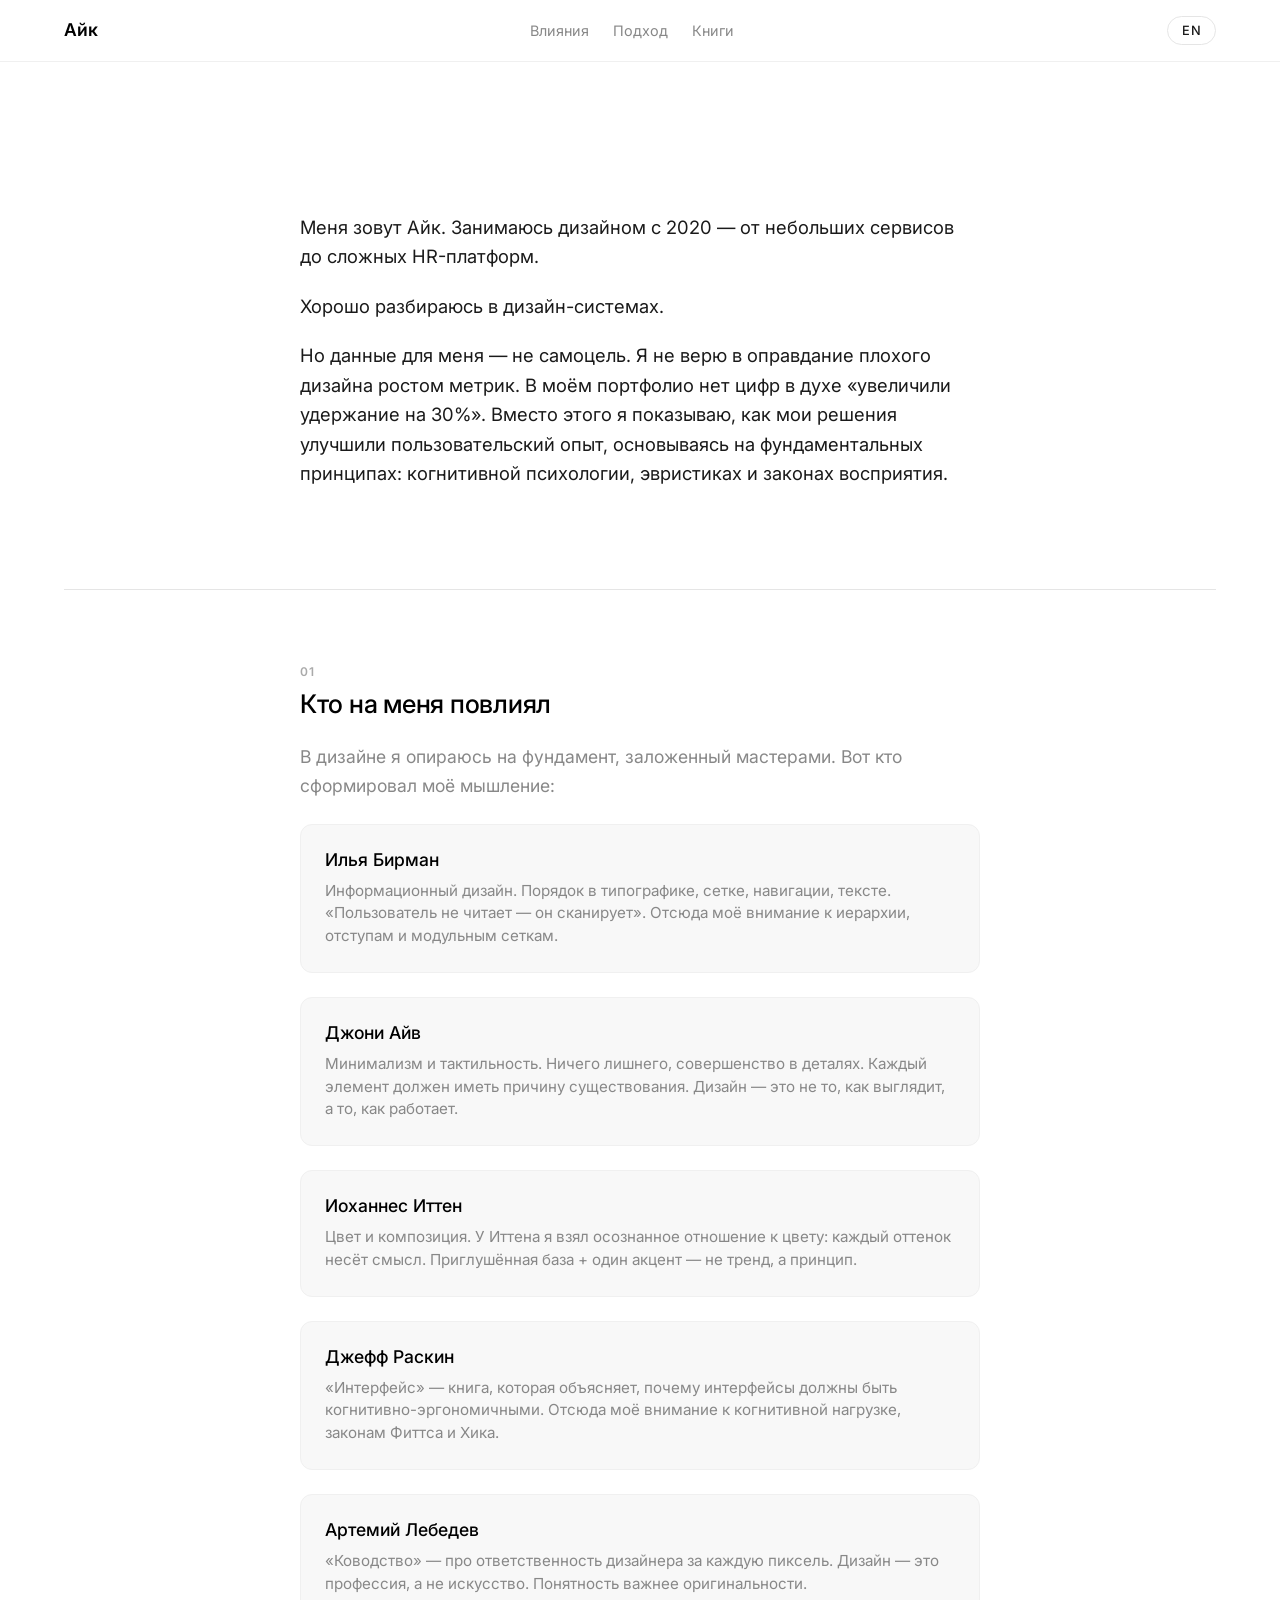
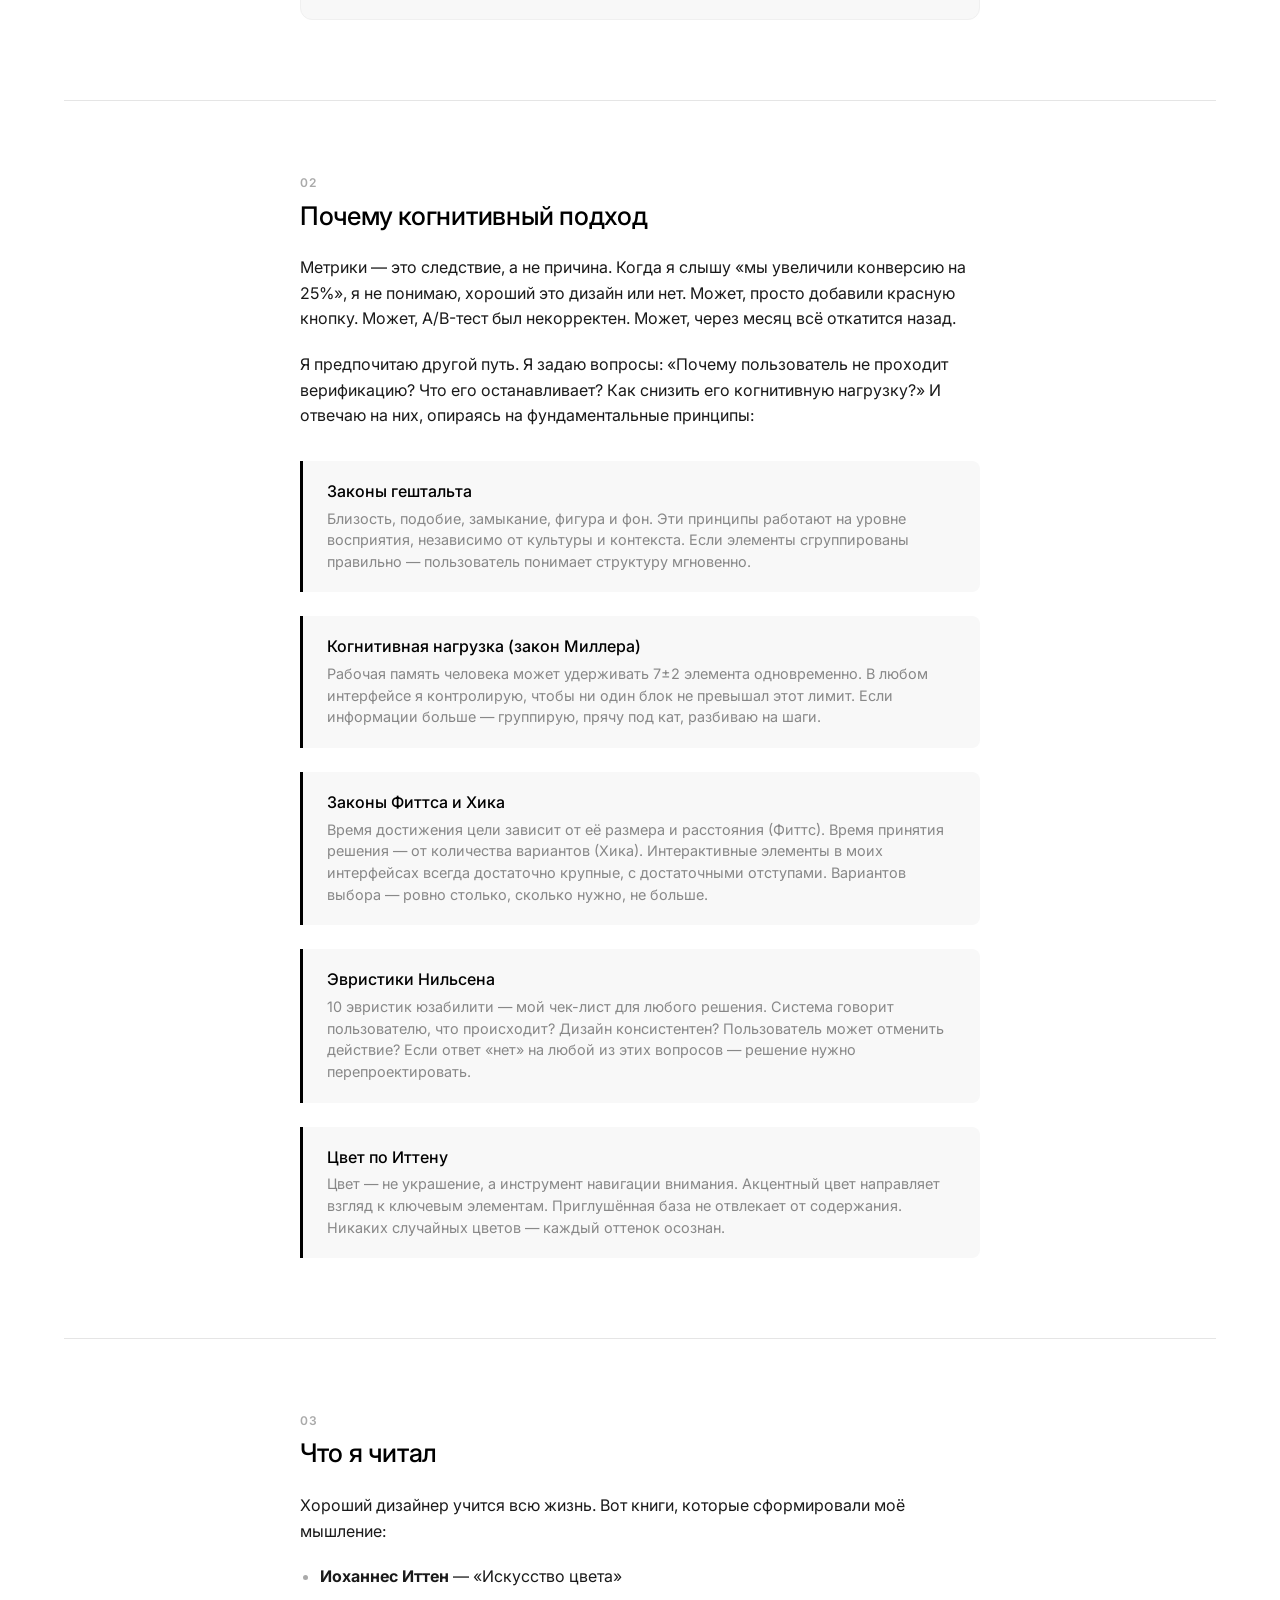
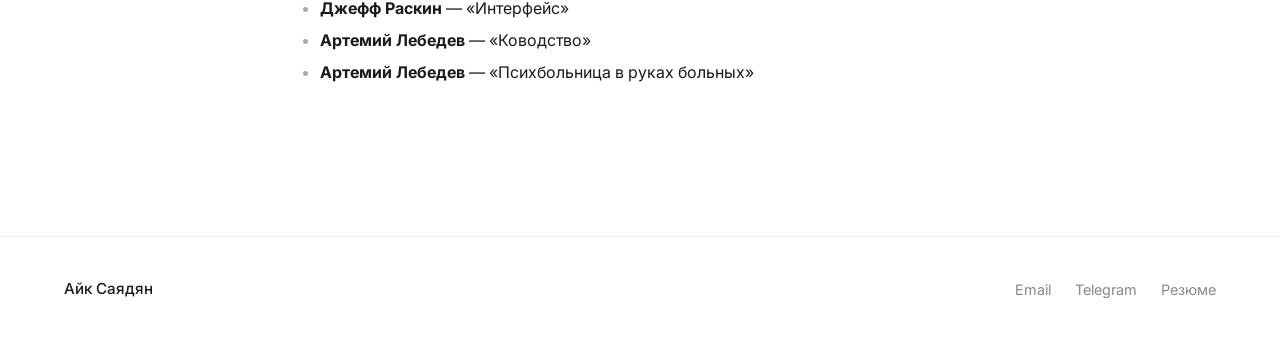
==== about.html @ 1d836001 "Initial commit — portfolio site" ====
<!DOCTYPE html>
<html lang="ru">
<head>
  <meta charset="UTF-8">
  <meta name="viewport" content="width=device-width, initial-scale=1.0">
  <title>Об авторе | Айк Саядян</title>
  <meta name="description" content="О моём подходе к дизайну: когнитивная психология, информационный дизайн Бирмана, минимализм Айва. Почему метрики — не главное.">
  <link rel="icon" type="image/svg+xml" href="favicon.svg">
  <link rel="preconnect" href="https://fonts.googleapis.com">
  <link rel="preconnect" href="https://fonts.gstatic.com" crossorigin>
  <link href="https://fonts.googleapis.com/css2?family=Inter:wght@400;500;600;700&display=swap" rel="stylesheet">
  <link rel="stylesheet" href="styles.css">
  <link rel="stylesheet" href="case-study.css">
  <style>
    /* About page: nav starts blurred (no full-viewport hero) */
    .nav { background: rgba(255,255,255,0.85); backdrop-filter: blur(12px); -webkit-backdrop-filter: blur(12px); }
  </style>
</head>
<body>

  <nav class="nav nav-scrolled" id="nav">
    <div class="nav-inner container" style="max-width: 1200px;">
      <a href="index.html#hero" class="nav-logo">Айк</a>
      <div class="nav-links">
        <a href="#influences">Влияния</a>
        <a href="#approach">Подход</a>
        <a href="#books">Книги</a>
      </div>
      <button class="lang-toggle" id="lang-toggle">EN</button>
    </div>
  </nav>

  <main>
    <div class="container" style="padding-top: 100px;">
      <nav class="case-nav reveal">
        <a href="index.html" class="back-link">← Назад на главную</a>
      </nav>

      <section class="content-section" aria-label="Введение">
        <div class="container container--narrow" style="padding: 0;">
          <p class="about-intro">
            Меня зовут Айк. Занимаюсь дизайном с 2020 — от небольших сервисов
            до сложных HR-платформ.
          </p>
          <p class="about-intro">
            Хорошо разбираюсь в дизайн-системах.
          </p>
          <p class="about-intro">
            Но данные для меня — не самоцель. Я не верю в оправдание плохого дизайна ростом
            метрик. В моём портфолио нет цифр в духе «увеличили удержание на 30%». Вместо
            этого я показываю, как мои решения улучшили пользовательский опыт, основываясь
            на фундаментальных принципах: когнитивной психологии, эвристиках и законах
            восприятия.
          </p>
        </div>
      </section>

      <section class="content-section section--divider" id="influences" aria-label="Кто на меня повлиял">
        <div class="container container--narrow" style="padding: 0;">
          <span class="content-section__number">01</span>
          <h2 class="content-section__title">Кто на меня повлиял</h2>
          <p style="color: var(--color-text-secondary); margin-bottom: 24px;">
            В дизайне я опираюсь на фундамент, заложенный мастерами. Вот кто сформировал моё мышление:
          </p>

          <div class="influence-list">
            <div class="influence-card">
              <h3 class="influence-card__name">Илья Бирман</h3>
              <p class="influence-card__desc">
                Информационный дизайн. Порядок в типографике, сетке, навигации, тексте.
                «Пользователь не читает — он сканирует». Отсюда моё внимание к иерархии,
                отступам и модульным сеткам.
              </p>
            </div>

            <div class="influence-card">
              <h3 class="influence-card__name">Джони Айв</h3>
              <p class="influence-card__desc">
                Минимализм и тактильность. Ничего лишнего, совершенство в деталях.
                Каждый элемент должен иметь причину существования. Дизайн — это не то,
                как выглядит, а то, как работает.
              </p>
            </div>

            <div class="influence-card">
              <h3 class="influence-card__name">Иоханнес Иттен</h3>
              <p class="influence-card__desc">
                Цвет и композиция. У Иттена я взял осознанное отношение к цвету:
                каждый оттенок несёт смысл. Приглушённая база + один акцент —
                не тренд, а принцип.
              </p>
            </div>

            <div class="influence-card">
              <h3 class="influence-card__name">Джефф Раскин</h3>
              <p class="influence-card__desc">
                «Интерфейс» — книга, которая объясняет, почему интерфейсы должны быть
                когнитивно-эргономичными. Отсюда моё внимание к когнитивной нагрузке,
                законам Фиттса и Хика.
              </p>
            </div>

            <div class="influence-card">
              <h3 class="influence-card__name">Артемий Лебедев</h3>
              <p class="influence-card__desc">
                «Ководство» — про ответственность дизайнера за каждую пиксель.
                Дизайн — это профессия, а не искусство. Понятность важнее оригинальности.
              </p>
            </div>
          </div>
        </div>
      </section>

      <section class="content-section section--divider" id="approach" aria-label="Мой подход">
        <div class="container container--narrow" style="padding: 0;">
          <span class="content-section__number">02</span>
          <h2 class="content-section__title">Почему когнитивный подход</h2>
          <div class="content-section__body">
            <p>
              Метрики — это следствие, а не причина. Когда я слышу «мы увеличили конверсию
              на 25%», я не понимаю, хороший это дизайн или нет. Может, просто добавили
              красную кнопку. Может, A/B-тест был некорректен. Может, через месяц всё
              откатится назад.
            </p>
            <p>
              Я предпочитаю другой путь. Я задаю вопросы: «Почему пользователь не проходит
              верификацию? Что его останавливает? Как снизить его когнитивную нагрузку?»
              И отвечаю на них, опираясь на фундаментальные принципы:
            </p>
          </div>

          <div class="principle-list">
            <div class="principle-list__item">
              <h3 class="principle-list__item-title">Законы гештальта</h3>
              <p class="principle-list__item-text">
                Близость, подобие, замыкание, фигура и фон. Эти принципы работают на уровне
                восприятия, независимо от культуры и контекста. Если элементы сгруппированы
                правильно — пользователь понимает структуру мгновенно.
              </p>
            </div>

            <div class="principle-list__item">
              <h3 class="principle-list__item-title">Когнитивная нагрузка (закон Миллера)</h3>
              <p class="principle-list__item-text">
                Рабочая память человека может удерживать 7±2 элемента одновременно.
                В любом интерфейсе я контролирую, чтобы ни один блок не превышал этот лимит.
                Если информации больше — группирую, прячу под кат, разбиваю на шаги.
              </p>
            </div>

            <div class="principle-list__item">
              <h3 class="principle-list__item-title">Законы Фиттса и Хика</h3>
              <p class="principle-list__item-text">
                Время достижения цели зависит от её размера и расстояния (Фиттс). Время
                принятия решения — от количества вариантов (Хика). Интерактивные элементы
                в моих интерфейсах всегда достаточно крупные, с достаточными отступами.
                Вариантов выбора — ровно столько, сколько нужно, не больше.
              </p>
            </div>

            <div class="principle-list__item">
              <h3 class="principle-list__item-title">Эвристики Нильсена</h3>
              <p class="principle-list__item-text">
                10 эвристик юзабилити — мой чек-лист для любого решения. Система говорит
                пользователю, что происходит? Дизайн консистентен? Пользователь может
                отменить действие? Если ответ «нет» на любой из этих вопросов — решение
                нужно перепроектировать.
              </p>
            </div>

            <div class="principle-list__item">
              <h3 class="principle-list__item-title">Цвет по Иттену</h3>
              <p class="principle-list__item-text">
                Цвет — не украшение, а инструмент навигации внимания. Акцентный цвет
                направляет взгляд к ключевым элементам. Приглушённая база не отвлекает
                от содержания. Никаких случайных цветов — каждый оттенок осознан.
              </p>
            </div>
          </div>
        </div>
      </section>

      <section class="content-section section--divider" id="books" aria-label="Книги">
        <div class="container container--narrow" style="padding: 0;">
          <span class="content-section__number">03</span>
          <h2 class="content-section__title">Что я читал</h2>
          <div class="content-section__body">
            <p>Хороший дизайнер учится всю жизнь. Вот книги, которые сформировали моё мышление:</p>
            <ul>
              <li><strong>Иоханнес Иттен</strong> — «Искусство цвета»</li>
              <li><strong>Джефф Раскин</strong> — «Интерфейс»</li>
              <li><strong>Артемий Лебедев</strong> — «Ководство»</li>
              <li><strong>Артемий Лебедев</strong> — «Психбольница в руках больных»</li>
            </ul>
          </div>
        </div>
      </section>

    </div>
  </main>

  <footer class="footer" role="contentinfo">
    <div class="container">
      <div class="footer__inner">
        <p class="footer__name">Айк Саядян</p>
        <nav class="footer__links" aria-label="Контакты">
          <a href="mailto:aik.saiadian@gmail.com" class="footer__link">Email</a>
          <a href="https://t.me/aik_eto" class="footer__link" target="_blank" rel="noopener">Telegram</a>
          <a href="resume.pdf" class="footer__link" download>Резюме</a>
        </nav>
      </div>
    </div>
  </footer>

  <script src="js/l10n.js"></script>
  <script src="js/l10n-case-studies.js"></script>
  <script src="js/main.js"></script>
</body>
</html>
---- styles.css ----
/* ============================================
   Portfolio — Design System
   Apple-like Monochrome | Interface Designer
   ============================================ */

/* --- Custom Properties --- */
:root {
  --color-bg: #ffffff;
  --color-text: #1a1a1a;
  --color-text-secondary: #888888;
  --color-text-muted: #aaaaaa;
  --color-border: #e5e5e5;
  --color-border-light: #f0f0f0;
  --color-card-bg: #f8f8f8;
  --color-card-hover: #f0f0f0;
  --color-overlay: rgba(0, 0, 0, 0.03);
  --color-white: #ffffff;
  --color-black: #000000;

  --font-primary: 'Inter', -apple-system, BlinkMacSystemFont, 'Segoe UI', Roboto, Helvetica, Arial, sans-serif;

  --max-width: 1200px;
  --content-width: 720px;
  --bento-gap: 16px;
  --section-gap: 100px;
  --nav-height: 64px;

  --radius-sm: 8px;
  --radius-md: 12px;
  --radius-lg: 16px;
  --radius-xl: 24px;

  --transition-fast: 0.2s ease;
  --transition-med: 0.4s ease;
  --transition-slow: 0.6s cubic-bezier(0.25, 0.1, 0.25, 1);
}

/* --- Reset --- */
*,
*::before,
*::after {
  margin: 0;
  padding: 0;
  box-sizing: border-box;
}

html {
  scroll-behavior: smooth;
  -webkit-font-smoothing: antialiased;
  -moz-osx-font-smoothing: grayscale;
}

body {
  font-family: var(--font-primary);
  font-size: 1.1rem;
  line-height: 1.6;
  color: var(--color-text);
  background-color: var(--color-bg);
  overflow-x: hidden;
}

img {
  max-width: 100%;
  height: auto;
  display: block;
}

a {
  color: inherit;
  text-decoration: none;
}

ul {
  list-style: none;
}

/* --- Typography --- */
h1 {
  font-size: clamp(2.5rem, 5vw, 4.5rem);
  font-weight: 600;
  line-height: 1.1;
  letter-spacing: -0.02em;
  color: var(--color-black);
}

h2 {
  font-size: clamp(1.5rem, 3vw, 2rem);
  font-weight: 500;
  line-height: 1.2;
  letter-spacing: -0.01em;
  color: var(--color-black);
}

h3 {
  font-size: 1.2rem;
  font-weight: 500;
  line-height: 1.3;
  color: var(--color-black);
}

p {
  color: var(--color-text);
  line-height: 1.6;
}

.subtitle {
  font-size: 1.15rem;
  color: var(--color-text-secondary);
  line-height: 1.5;
}

.meta-text {
  font-size: 0.9rem;
  color: var(--color-text-muted);
  letter-spacing: 0.02em;
}

/* --- Layout Utilities --- */
.container {
  max-width: var(--max-width);
  margin: 0 auto;
  padding: 0 24px;
}

.section {
  padding: var(--section-gap) 0;
}

.section-header {
  margin-bottom: 48px;
  text-align: left;
}

.section-header h2 {
  margin-bottom: 12px;
}

.section-header p {
  color: var(--color-text-secondary);
  max-width: 500px;
}

/* --- Bento Grid --- */
.bento-grid {
  display: grid;
  gap: var(--bento-gap);
}

.bento-grid-2 {
  grid-template-columns: 2fr 1fr;
}

.bento-grid-3 {
  grid-template-columns: 1fr 1fr 1fr;
}

.bento-item {
  border-radius: var(--radius-lg);
  overflow: hidden;
  background: var(--color-card-bg);
  padding: 32px;
  transition: background var(--transition-fast);
}

.bento-item:hover {
  background: var(--color-card-hover);
}

.bento-item-large {
  grid-row: span 2;
}

.bento-item-tall {
  grid-row: span 2;
}

.bento-item-wide {
  grid-column: span 2;
}

.bento-item-hero {
  padding: 48px;
  display: flex;
  flex-direction: column;
  justify-content: center;
}

/* --- Reveal Animations (CSS) --- */
.reveal {
  opacity: 0;
  transform: translateY(30px);
  transition: opacity 0.6s cubic-bezier(0.25, 0.1, 0.25, 1),
              transform 0.6s cubic-bezier(0.25, 0.1, 0.25, 1);
}

.reveal.visible {
  opacity: 1;
  transform: translateY(0);
}

.reveal-delay-1 { transition-delay: 0.1s; }
.reveal-delay-2 { transition-delay: 0.2s; }
.reveal-delay-3 { transition-delay: 0.3s; }
.reveal-delay-4 { transition-delay: 0.4s; }
.reveal-delay-5 { transition-delay: 0.5s; }

.stagger-children > * {
  opacity: 0;
  transform: translateY(20px);
  transition: opacity 0.5s ease, transform 0.5s ease;
}

.stagger-children.visible > *:nth-child(1) { transition-delay: 0.0s; opacity: 1; transform: translateY(0); }
.stagger-children.visible > *:nth-child(2) { transition-delay: 0.08s; opacity: 1; transform: translateY(0); }
.stagger-children.visible > *:nth-child(3) { transition-delay: 0.16s; opacity: 1; transform: translateY(0); }
.stagger-children.visible > *:nth-child(4) { transition-delay: 0.24s; opacity: 1; transform: translateY(0); }
.stagger-children.visible > *:nth-child(5) { transition-delay: 0.32s; opacity: 1; transform: translateY(0); }
.stagger-children.visible > *:nth-child(6) { transition-delay: 0.40s; opacity: 1; transform: translateY(0); }
.stagger-children.visible > *:nth-child(7) { transition-delay: 0.48s; opacity: 1; transform: translateY(0); }
.stagger-children.visible > *:nth-child(8) { transition-delay: 0.56s; opacity: 1; transform: translateY(0); }
.stagger-children.visible > *:nth-child(9) { transition-delay: 0.64s; opacity: 1; transform: translateY(0); }
.stagger-children.visible > *:nth-child(10) { transition-delay: 0.72s; opacity: 1; transform: translateY(0); }
.stagger-children.visible > *:nth-child(11) { transition-delay: 0.80s; opacity: 1; transform: translateY(0); }
.stagger-children.visible > *:nth-child(12) { transition-delay: 0.88s; opacity: 1; transform: translateY(0); }

/* --- Keyframes --- */
@keyframes fadeInUp {
  from {
    opacity: 0;
    transform: translateY(30px);
  }
  to {
    opacity: 1;
    transform: translateY(0);
  }
}

@keyframes scaleIn {
  from {
    opacity: 0;
    transform: scale(0.95);
  }
  to {
    opacity: 1;
    transform: scale(1);
  }
}

@keyframes slideIn {
  from {
    opacity: 0;
    transform: translateX(-20px);
  }
  to {
    opacity: 1;
    transform: translateX(0);
  }
}



/* --- Page Transition Overlay --- */
.page-transition-overlay {
  position: fixed;
  top: 0;
  left: 0;
  width: 100%;
  height: 100%;
  background: var(--color-bg);
  z-index: 9999;
  pointer-events: none;
  opacity: 0;
}

/* --- Responsive --- */
@media (max-width: 768px) {
  :root {
    --section-gap: 60px;
    --bento-gap: 12px;
  }

  .bento-grid-2 {
    grid-template-columns: 1fr;
  }

  .bento-grid-3 {
    grid-template-columns: 1fr;
  }

  .bento-item-large,
  .bento-item-tall {
    grid-row: span 1;
  }

  .bento-item-hero {
    padding: 32px 24px;
  }

  .container {
    padding: 0 20px;
  }

  h1 {
    font-size: clamp(2rem, 8vw, 2.8rem);
  }

  .subtitle {
    font-size: 1rem;
  }

  .section {
    padding: 50px 0;
  }
}

@media (max-width: 480px) {
  :root {
    --section-gap: 40px;
  }

  .container {
    padding: 0 16px;
  }

  h1 {
    font-size: clamp(1.6rem, 7vw, 2.2rem);
  }

  h2 {
    font-size: 1.3rem;
  }

  body {
    font-size: 1rem;
  }

  .bento-item {
    padding: 20px;
  }
}

/* --- Selection --- */
::selection {
  background: var(--color-black);
  color: var(--color-white);
}

/* --- Focus --- */
:focus-visible {
  outline: 2px solid var(--color-black);
  outline-offset: 2px;
}

/* --- Navigation --- */
.nav {
  position: fixed;
  top: 0;
  left: 0;
  right: 0;
  z-index: 1000;
  padding: 16px 0;
  background: transparent;
  transition: background var(--transition-med), backdrop-filter var(--transition-med), box-shadow var(--transition-med);
}

.nav.nav-scrolled {
  background: rgba(255, 255, 255, 0.85);
  backdrop-filter: blur(12px);
  -webkit-backdrop-filter: blur(12px);
  box-shadow: 0 1px 0 var(--color-border-light);
}

.nav-inner {
  display: flex;
  align-items: center;
  justify-content: space-between;
  gap: 24px;
}

.nav-logo {
  font-size: 1.1rem;
  font-weight: 600;
  color: var(--color-black);
  letter-spacing: -0.01em;
}

.nav-links {
  display: flex;
  align-items: center;
  gap: 24px;
}

.nav-links a {
  font-size: 0.9rem;
  color: var(--color-text-secondary);
  transition: color var(--transition-fast);
  position: relative;
}

.nav-links a::after {
  content: '';
  position: absolute;
  bottom: -2px;
  left: 0;
  width: 0;
  height: 1px;
  background: var(--color-black);
  transition: width var(--transition-fast);
}

.nav-links a:hover {
  color: var(--color-black);
}

.nav-links a:hover::after {
  width: 100%;
}

/* --- Language Toggle --- */
.lang-toggle {
  display: inline-flex;
  align-items: center;
  justify-content: center;
  padding: 6px 14px;
  border: 1px solid var(--color-border);
  border-radius: 20px;
  background: transparent;
  color: var(--color-text);
  font-family: var(--font-primary);
  font-size: 0.8rem;
  font-weight: 500;
  cursor: pointer;
  transition: all var(--transition-fast);
  letter-spacing: 0.03em;
  min-width: 44px;
}

.lang-toggle:hover {
  border-color: var(--color-black);
  background: var(--color-card-bg);
}

/* --- Hero About Link --- */
.hero-about-btn {
  display: inline-flex;
  align-items: center;
  gap: 6px;
  margin-top: 24px;
  font-size: 0.95rem;
  font-weight: 500;
  color: var(--color-text);
  text-decoration: none;
  transition: color var(--transition-fast);
  width: fit-content;
}

.hero-about-btn:hover {
  color: var(--color-black);
}

/* --- Hero Badge --- */
.hero-badge {
  display: inline-block;
  margin-bottom: 16px;
}

/* --- Bento Avatar --- */
.bento-item-avatar {
  grid-row: span 2;
  padding: 0;
  overflow: hidden;
}

.avatar-img {
  width: 100%;
  height: 100%;
  object-fit: cover;
  display: block;
  border-radius: var(--radius-lg);
}

/* --- Hero Section (full viewport adaptation) --- */
#hero {
  scroll-margin-top: var(--nav-height);
}

.hero {
  min-height: 90vh;
  display: flex;
  align-items: center;
}

/* --- Projects Grid --- */
.projects-grid {
  display: grid;
  grid-template-columns: 1fr;
  gap: 24px;
}

.project-card {
  border-radius: var(--radius-lg);
  overflow: hidden;
  border: 1px solid var(--color-border-light);
  transition: all var(--transition-med);
  background: var(--color-bg);
}

.project-card:hover {
  border-color: var(--color-border);
  box-shadow: 0 8px 30px rgba(0, 0, 0, 0.04);
  transform: translateY(-2px);
}

.project-card .case-link {
  display: block;
  color: inherit;
  text-decoration: none;
}

.project-card-image {
  width: 100%;
  aspect-ratio: 16 / 9;
  overflow: hidden;
  background: var(--color-card-bg);
}

.project-card-image img {
  width: 100%;
  height: 100%;
  object-fit: cover;
  transition: transform 0.5s ease;
}

.project-card:hover .project-card-image img {
  transform: scale(1.03);
}

.project-card-info {
  padding: 24px;
}

.project-card-info h3 {
  margin-bottom: 8px;
}

.project-card-info p {
  font-size: 0.95rem;
  color: var(--color-text-secondary);
  margin-bottom: 16px;
  line-height: 1.5;
}

.project-card-link {
  display: inline-flex;
  align-items: center;
  gap: 6px;
  padding: 8px 20px;
  border: 1px solid var(--color-border-light);
  border-radius: 10px;
  font-size: 0.9rem;
  font-weight: 500;
  color: var(--color-text);
  background: var(--color-card-bg);
  text-decoration: none;
  transition: all var(--transition-fast);
}

.project-card-link:hover {
  border-color: var(--color-black);
  background: var(--color-black);
  color: var(--color-white);
}

/* --- Gallery Subtitle --- */
.gallery-subtitle {
  max-width: 600px;
  margin: 0 0 40px;
  text-align: left;
  font-size: 1rem;
  color: var(--color-text-secondary);
  line-height: 1.5;
}

/* --- Gallery Grid --- */
.gallery-grid {
  display: grid;
  grid-template-columns: 1fr 1fr;
  gap: 20px;
}

.gallery-item {
  border-radius: var(--radius-md);
  overflow: hidden;
  transition: transform var(--transition-med);
}

.gallery-item:hover {
  transform: scale(1.02);
}

.image-wrapper {
  position: relative;
  width: 100%;
  padding-bottom: 75%;
  overflow: hidden;
  background: var(--color-card-bg);
  border-radius: var(--radius-md);
  border: 1px solid var(--color-border-light);
}

.image-wrapper img {
  position: absolute;
  top: 0;
  left: 0;
  width: 100%;
  height: 100%;
  object-fit: cover;
  transition: transform 0.5s ease;
}

.gallery-item:hover .image-wrapper img {
  transform: scale(1.05);
}

/* --- Footer --- */
#contacts {
  padding-bottom: 60px;
}

.footer-divider {
  width: 100%;
  height: 1px;
  background: var(--color-border);
  margin-bottom: 32px;
}

.footer-content {
  display: flex;
  flex-direction: column;
  gap: 24px;
}

.footer-links {
  display: flex;
  gap: 32px;
  flex-wrap: wrap;
}

.footer-link {
  display: inline-flex;
  align-items: center;
  gap: 8px;
  font-size: 0.95rem;
  color: var(--color-text);
  transition: opacity var(--transition-fast);
}

.footer-link:hover {
  opacity: 0.6;
}

.footer-link svg {
  flex-shrink: 0;
}

.footer-copy {
  font-size: 0.85rem;
}

/* --- Print --- */
@media print {
  .nav { display: none; }
  .section {
    padding: 20px 0;
    page-break-inside: avoid;
  }
}

/* --- Responsive for sections --- */
@media (max-width: 768px) {
  .nav-links a:not(:first-child):not(:nth-child(2)) {
    display: none;
  }

  .projects-grid {
    gap: 16px;
  }

  .project-card-info {
    padding: 16px;
  }

  .gallery-grid {
    grid-template-columns: 1fr;
    gap: 16px;
  }

  .footer-links {
    flex-direction: column;
    gap: 16px;
  }

  .hero {
    min-height: auto;
  }
}
---- case-study.css ----
/* ============================================
   Portfolio — Case Study Styles
   ============================================ */

/* --- Case Navigation --- */
.case-nav {
  margin-bottom: 48px;
}

.back-link {
  display: inline-flex;
  align-items: center;
  gap: 6px;
  padding: 8px 20px;
  font-size: 0.9rem;
  color: var(--color-text);
  background: var(--color-card-bg);
  border: 1px solid var(--color-border-light);
  border-radius: 100px;
  text-decoration: none;
  transition: all var(--transition-fast);
}

.back-link:hover {
  background: var(--color-black);
  color: var(--color-white);
  border-color: var(--color-black);
}

/* --- Case Header --- */
.case-header {
  text-align: center;
  margin-bottom: 64px;
  max-width: 720px;
  margin-left: auto;
  margin-right: auto;
}

.case-header h1 {
  margin-bottom: 16px;
}

.case-subtitle {
  font-size: 1.2rem;
  color: var(--color-text-secondary);
  margin-bottom: 24px;
  line-height: 1.5;
}

.case-meta {
  display: flex;
  justify-content: center;
  gap: 32px;
  font-size: 0.9rem;
  color: var(--color-text-muted);
}

.case-meta span {
  font-weight: 500;
}

/* --- Case Content --- */
.case-content {
  max-width: 820px;
  margin: 0 auto;
}

.case-content section {
  margin-bottom: 64px;
}

.case-content h2 {
  font-size: 1.4rem;
  font-weight: 500;
  margin-bottom: 24px;
}

.case-content p {
  font-size: 1.05rem;
  line-height: 1.7;
  color: var(--color-text);
  margin-bottom: 20px;
}

.case-content ul {
  list-style: disc;
  padding-left: 20px;
  margin-bottom: 20px;
}

.case-content li {
  margin-bottom: 8px;
  font-size: 1rem;
  line-height: 1.5;
  color: var(--color-text);
}

.case-content li::marker {
  color: var(--color-text-muted);
}

/* --- Process Steps --- */
.process-steps {
  display: flex;
  flex-direction: column;
  gap: 0;
  margin-top: 32px;
}

.step {
  display: flex;
  align-items: flex-start;
  gap: 20px;
  padding: 24px 0;
  border-bottom: 1px solid var(--color-border-light);
}

.step:last-child {
  border-bottom: none;
}

.step-number {
  background: var(--color-black);
  color: var(--color-white);
  width: 32px;
  height: 32px;
  border-radius: 50%;
  display: flex;
  align-items: center;
  justify-content: center;
  font-size: 0.85rem;
  font-weight: 500;
  flex-shrink: 0;
}

.step-content {
  flex: 1;
}

.step-content h3 {
  font-size: 1.1rem;
  font-weight: 500;
  margin: 0 0 8px;
  padding-top: 2px;
  line-height: 1.6;
}

.step-content p {
  font-size: 0.95rem;
  color: var(--color-text-secondary);
  line-height: 1.5;
  margin-bottom: 12px;
}

.step-content ul {
  padding-left: 20px;
}

.step-content li {
  font-size: 0.95rem;
  color: var(--color-text-secondary);
  margin-bottom: 6px;
}

/* --- Visual Frames (image + caption) --- */
.visual-frame {
  background: var(--color-card-bg);
  border: 1px solid var(--color-border-light);
  border-radius: var(--radius-md);
  padding: 16px;
  margin-bottom: 28px;
}

.visual-frame:last-child {
  margin-bottom: 0;
}

.shot-block {
  display: grid;
  gap: 16px;
}

.shot-block.fullwidth {
  grid-template-columns: 1fr;
}

.shot-block-row {
  display: grid;
  grid-template-columns: 1fr 1fr;
  gap: 16px;
}

.shot-img {
  width: 100%;
  border-radius: 10px;
  border: 1px solid var(--color-border-light);
  display: block;
  height: auto;
  object-fit: contain;
  object-position: center;
  padding: 10px;
  background: var(--color-card-bg);
}

.shot-img.short {
  max-height: 320px;
}

.shot-copy h3 {
  font-size: 1.05rem;
  margin: 4px 0 8px;
}

.shot-copy p {
  font-size: 0.95rem;
  color: var(--color-text-secondary);
  line-height: 1.45;
}

.visual-riseup .shot-img {
  background: #242424;
}

.visual-sberq .shot-img {
  background: #F7F9FA;
}

.visual-medreach .shot-img {
  background: #1a2a3a;
}

.visual-figma-checklist .shot-img {
  background: #f0f7f0;
}

.visual-specterx .shot-img {
  background: #1a2744;
}

/* --- Metrics --- */
.metrics {
  display: flex;
  gap: 12px;
  margin-top: 24px;
}

.metric {
  text-align: center;
  padding: 16px 20px;
  background: var(--color-card-bg);
  border-radius: var(--radius-sm);
  flex: 1;
}

.metric-value {
  display: block;
  font-size: 1.6rem;
  font-weight: 600;
  color: var(--color-black);
  margin-bottom: 4px;
}

.metric-label {
  font-size: 0.85rem;
  color: var(--color-text-muted);
  line-height: 1.2;
}

/* --- Placeholder images for STAR sections --- */
.shot-img[src*="placeholder"] {
  min-height: 240px;
  background: var(--color-card-bg);
  border: 2px dashed var(--color-border-light);
  border-radius: var(--radius-md);
  display: flex;
  align-items: center;
  justify-content: center;
}

/* --- Image Placeholder (for MedReach style) --- */
.image-placeholder {
  background: var(--color-card-bg);
  border: 1px solid var(--color-border-light);
  border-radius: var(--radius-md);
  padding: 20px;
  margin-top: 16px;
}

.media-grid {
  display: grid;
  grid-template-columns: 1fr;
  gap: 12px;
}

.media-full {
  width: 100%;
  height: auto;
  border-radius: var(--radius-sm);
  display: block;
}

/* --- Case Footer --- */
.case-footer {
  margin-top: 80px;
  padding-bottom: 64px;
  text-align: center;
}

.case-footer .footer-divider {
  width: 100%;
  height: 1px;
  background: var(--color-border);
  margin-bottom: 32px;
}

.case-navigation {
  display: flex;
  justify-content: space-between;
  align-items: center;
  margin-top: 32px;
}

.prev-case,
.next-case {
  font-size: 0.9rem;
  color: var(--color-text-secondary);
  transition: color var(--transition-fast);
}

.prev-case:hover,
.next-case:hover {
  color: var(--color-black);
}

/* --- Responsive --- */
@media (max-width: 768px) {
  .case-header h1 {
    font-size: 2rem;
  }

  .case-subtitle {
    font-size: 1rem;
  }

  .case-meta {
    flex-direction: column;
    gap: 8px;
  }

  .step {
    padding: 16px 0;
  }

  .shot-block-row {
    grid-template-columns: 1fr;
  }

  .shot-img.short {
    max-height: 220px;
  }

  .metrics {
    flex-direction: column;
  }

  .case-navigation {
    flex-direction: column;
    gap: 12px;
  }
}

@media (max-width: 480px) {
  .case-header h1 {
    font-size: 1.6rem;
  }

  .case-content h2 {
    font-size: 1.2rem;
  }

  .case-content p {
    font-size: 1rem;
  }
}

/* --- Print --- */
@media print {
  .case-nav, .case-footer, .nav, .lang-toggle { display: none; }
}

/* ============================================
   MedReach / SberQ / Figma Checklist — Shared Components
   ============================================ */

.leadership-context {
  background: var(--color-card-bg);
  border: 1px solid var(--color-border-light);
  border-radius: var(--radius-md);
  padding: 16px 20px;
  margin-bottom: 24px;
  font-size: 0.9rem;
  color: var(--color-text-secondary);
  line-height: 1.5;
}

.process-artifact {
  margin: 8px 0 8px 52px;
}

.artifact-placeholder {
  background: #1a2a3a;
  border: 1px dashed rgba(255,255,255,0.2);
  border-radius: var(--radius-md);
  padding: 24px;
  text-align: center;
}

.artifact-placeholder h4 {
  font-size: 1rem;
  font-weight: 500;
  color: #fff;
  margin-bottom: 8px;
}

.artifact-placeholder p {
  font-size: 0.9rem;
  color: rgba(255,255,255,0.7);
  line-height: 1.5;
  margin: 0;
}

.ba-column {
  border-radius: var(--radius-md);
  padding: 24px;
}

.ba-before {
  background: #1a2a3a;
  border: 1px solid rgba(255,255,255,0.1);
}

.ba-after {
  background: #1a2a3a;
  border: 1px solid rgba(79, 195, 247, 0.3);
}

.ba-column h4 {
  font-size: 1rem;
  font-weight: 500;
  color: #fff;
  margin-bottom: 8px;
}

.ba-column p {
  font-size: 0.9rem;
  color: rgba(255,255,255,0.7);
  line-height: 1.5;
  margin: 0;
}

.testimonial {
  background: var(--color-card-bg);
  border: 1px solid var(--color-border-light);
  border-left: 3px solid #4fc3f7;
  border-radius: var(--radius-md);
  padding: 24px;
  margin-bottom: 32px;
}

.testimonial blockquote {
  font-size: 1.05rem;
  line-height: 1.6;
  color: var(--color-text);
  font-style: italic;
  margin: 0 0 12px;
}

.testimonial-attribution {
  display: flex;
  flex-direction: column;
  gap: 2px;
}

.testimonial-name {
  font-size: 0.9rem;
  font-weight: 500;
  color: var(--color-text);
}

.testimonial-role {
  font-size: 0.8rem;
  color: var(--color-text-muted);
}

.tools-section {
  margin-bottom: 32px;
}

.tools-section h3 {
  font-size: 1.1rem;
  font-weight: 500;
  margin-bottom: 12px;
}

.tool-item {
  background: var(--color-card-bg);
  border: 1px solid var(--color-border-light);
  border-radius: var(--radius-sm);
  padding: 6px 14px;
  font-size: 0.85rem;
  color: var(--color-text-secondary);
}

@media (max-width: 768px) {
  .process-artifact {
    margin-left: 0;
  }
}

/* ============================================
   RiseUP — New Components
   ============================================ */

/* --- Sticky TOC --- */
.case-toc {
  display: none;
}

.case-content section[id] {
  scroll-margin-top: 80px;
}

@media (min-width: 1024px) {
  .case-toc {
    display: block;
    position: fixed;
    top: 160px;
    left: max(calc((100vw - 820px) / 2 - 220px), 16px);
    width: 180px;
  }

  .case-toc ul {
    list-style: none;
    padding: 0;
    margin: 0;
  }

  .case-toc li {
    margin-bottom: 10px;
  }

  .case-toc a {
    display: block;
    padding: 4px 0 4px 12px;
    font-size: 0.85rem;
    color: var(--color-text-muted);
    text-decoration: none;
    border-left: 2px solid transparent;
    transition: color var(--transition-fast), border-color var(--transition-fast);
    line-height: 1.4;
  }

  .case-toc a:hover {
    color: var(--color-black);
    border-left-color: var(--color-black);
  }
}

/* --- Impact Badge --- */
.impact-badge {
  display: flex;
  align-items: center;
  gap: 16px;
  padding: 20px 24px;
  margin-bottom: 28px;
  border-left: 4px solid var(--color-black);
  background: var(--color-card-bg);
  border-radius: 0 var(--radius-sm) var(--radius-sm) 0;
}

.impact-badge-value {
  font-size: 2rem;
  font-weight: 600;
  color: var(--color-black);
  line-height: 1;
  flex-shrink: 0;
}

.impact-badge-label {
  font-size: 1rem;
  color: var(--color-text-muted);
  line-height: 1.3;
}

/* --- Testimonial --- */
.case-testimonial blockquote {
  margin: 0;
  padding: 24px 28px;
  border-left: 4px solid var(--color-black);
  background: var(--color-card-bg);
  border-radius: 0 var(--radius-sm) var(--radius-sm) 0;
}

.case-testimonial blockquote p {
  font-style: italic;
  font-size: 1.1rem;
  line-height: 1.6;
  color: var(--color-text);
  margin-bottom: 12px;
}

.case-testimonial blockquote footer {
  font-size: 0.9rem;
  color: var(--color-text-muted);
  font-style: normal;
}



/* --- Tools / Skills Tags (about page) --- */
.tools-list {
  display: flex;
  flex-wrap: wrap;
  gap: 10px;
}

.tool-tag {
  display: inline-block;
  padding: 6px 16px;
  font-size: 0.9rem;
  border: 1px solid var(--color-border-light);
  border-radius: 100px;
  background: var(--color-card-bg);
  color: var(--color-text);
  transition: background var(--transition-fast), color var(--transition-fast);
}

.tool-tag:hover {
  background: var(--color-black);
  color: var(--color-white);
  border-color: var(--color-black);
}

/* --- Leadership --- */
.case-meta-leadership {
  display: block;
  width: 100%;
  text-align: center;
  margin-top: 8px;
  font-weight: 500;
  font-size: 0.9rem;
  color: var(--color-text-muted);
}

@media (min-width: 769px) {
  .case-meta-leadership {
    display: inline;
    width: auto;
    margin-top: 0;
  }
}

/* --- Before / After --- */
.before-after {
  margin-top: 32px;
}

.before-after h3 {
  font-size: 1.2rem;
  font-weight: 500;
  margin-bottom: 20px;
}

.before-after-grid {
  display: grid;
  grid-template-columns: 1fr 1fr;
  gap: 16px;
}

.before-after-placeholder {
  min-height: 200px;
  background: var(--color-card-bg);
  border: 2px dashed var(--color-border-light);
  border-radius: var(--radius-md);
  display: flex;
  flex-direction: column;
  align-items: center;
  justify-content: center;
  padding: 24px;
  text-align: center;
}

.before-after-label {
  font-size: 1.1rem;
  font-weight: 600;
  color: var(--color-black);
  margin-bottom: 8px;
}

.before-after-placeholder p {
  font-size: 0.9rem;
  color: var(--color-text-muted);
  margin: 0;
}

@media (max-width: 600px) {
  .before-after-grid {
    grid-template-columns: 1fr;
  }
}

/* --- Accessibility Section --- */
#accessibility {
  border-left: 4px solid var(--color-black);
  padding-left: 24px;
}

/* --- Process Placeholder --- */
.process-placeholder {
  min-height: 180px;
  background: var(--color-card-bg);
  border: 2px dashed var(--color-border-light);
  border-radius: var(--radius-md);
  display: flex;
  align-items: center;
  justify-content: center;
  font-size: 0.95rem;
  color: var(--color-text-muted);
  text-align: center;
  padding: 20px;
}

/* --- Process Artifact --- */
.process-artifact {
  padding: 20px 0;
}

.artifact-placeholder {
  background: #1a2744;
  border-radius: var(--radius-md);
  min-height: 120px;
  display: flex;
  align-items: center;
  justify-content: center;
  font-size: 0.95rem;
  color: #fff;
  text-align: center;
  padding: 32px 20px;
}

/* --- Before/After Cards --- */
.before-after-card {
  background: #1a2744;
  border-radius: var(--radius-md);
  padding: 28px 24px;
}

.before-after-card .before-after-label {
  font-size: 1.05rem;
  font-weight: 600;
  color: #fff;
  margin-bottom: 8px;
}

.before-after-desc {
  font-size: 0.9rem;
  line-height: 1.5;
  color: rgba(255,255,255,0.8);
  margin: 0;
}

@media print {
  .case-toc { display: none; }
}

/* ============================================
   AnimationsAreEasy — Live Cover Preview
   ============================================ */

.anim-cover {
  width: 100%;
  height: 100%;
  position: relative;
  background: #f0f0f5;
  display: flex;
  align-items: center;
  justify-content: center;
  overflow: hidden;
}

.anim-frame {
  position: absolute;
  inset: 0;
  display: flex;
  align-items: center;
  justify-content: center;
  opacity: 0;
  pointer-events: none;
  transition: opacity 0.4s ease;
}

.anim-frame.active {
  opacity: 1;
}

/* --- Card Deck --- */

.anim-deck-card {
  position: absolute;
  width: 56px;
  height: 76px;
  border-radius: 8px;
  display: flex;
  align-items: center;
  justify-content: center;
  font-size: 1.4rem;
  left: 50%;
  margin-left: -28px;
  backface-visibility: hidden;
  top: 30%;
  animation-duration: 10s;
  animation-timing-function: ease-in-out;
  animation-iteration-count: infinite;
}

.anim-frame.active .anim-deck-card {
  animation-play-state: running;
}

.anim-deck-card.card-1 {
  transform: translateY(-30px);
  z-index: 10;
  background: #e8f0fe;
  color: #4361ee;
  border: 2px solid #4361ee;
  animation-name: animCardDeck1;
}

.anim-deck-card.card-2 {
  transform: translateY(-10px);
  z-index: 5;
  background: #fce8e8;
  color: #e63946;
  border: 2px solid #e63946;
  animation-name: animCardDeck2;
}

.anim-deck-card.card-3 {
  transform: translateY(10px);
  z-index: 2;
  background: #e8fce8;
  color: #2d6a4f;
  border: 2px solid #2d6a4f;
  animation-name: animCardDeck3;
}

.anim-deck-card.card-4 {
  transform: translateY(30px);
  z-index: 1;
  background: #fef3e2;
  color: #e07b39;
  border: 2px solid #e07b39;
  animation-name: animCardDeck4;
}

@keyframes animCardDeck1 {
  0%      { transform: translateY(-30px); z-index: 10; }
  14%     { transform: translateY(90px);  z-index: 10; }
  14.01%  { transform: translateY(90px);  z-index: 0; }
  25%     { transform: translateY(30px);  z-index: 0; }
  37%     { transform: translateY(10px);  z-index: 2; }
  50%     { transform: translateY(-10px); z-index: 5; }
  62%     { transform: translateY(-30px); z-index: 10; }
  100%    { transform: translateY(-30px); z-index: 10; }
}

@keyframes animCardDeck2 {
  0%      { transform: translateY(-10px); z-index: 5; }
  12%     { transform: translateY(-30px); z-index: 10; }
  24%     { transform: translateY(90px);  z-index: 10; }
  24.01%  { transform: translateY(90px);  z-index: 0; }
  37%     { transform: translateY(30px);  z-index: 0; }
  50%     { transform: translateY(10px);  z-index: 2; }
  62%     { transform: translateY(-10px); z-index: 5; }
  100%    { transform: translateY(-10px); z-index: 5; }
}

@keyframes animCardDeck3 {
  0%      { transform: translateY(10px);  z-index: 2; }
  12%     { transform: translateY(-10px); z-index: 5; }
  24%     { transform: translateY(-30px); z-index: 10; }
  37%     { transform: translateY(90px);  z-index: 10; }
  37.01%  { transform: translateY(90px);  z-index: 0; }
  50%     { transform: translateY(30px);  z-index: 0; }
  62%     { transform: translateY(10px);  z-index: 2; }
  100%    { transform: translateY(10px);  z-index: 2; }
}

@keyframes animCardDeck4 {
  0%      { transform: translateY(30px);  z-index: 1; }
  12%     { transform: translateY(10px);  z-index: 2; }
  24%     { transform: translateY(-10px); z-index: 5; }
  37%     { transform: translateY(-30px); z-index: 10; }
  50%     { transform: translateY(90px);  z-index: 10; }
  50.01%  { transform: translateY(90px);  z-index: 0; }
  62%     { transform: translateY(30px);  z-index: 0; }
  100%    { transform: translateY(30px);  z-index: 1; }
}

/* --- Floating / Bobbing --- */

.anim-float-object {
  width: 56px;
  height: 56px;
  background: #6c83f5;
  border-radius: 50%;
  display: flex;
  align-items: center;
  justify-content: center;
  font-size: 1.8rem;
  color: white;
  z-index: 2;
  box-shadow: 0 4px 16px rgba(67, 97, 238, 0.3);
}

.anim-float-shadow {
  position: absolute;
  bottom: 22%;
  width: 40px;
  height: 10px;
  background: rgba(0, 0, 0, 0.1);
  border-radius: 50%;
  z-index: 1;
}

.anim-frame.active .anim-float-object {
  animation: animFloat 2.5s ease-in-out infinite;
}

.anim-frame.active .anim-float-shadow {
  animation: animShadowPulse 2.5s ease-in-out infinite;
}

@keyframes animFloat {
  0%, 100% { transform: translateY(0); }
  50% { transform: translateY(-22px); }
}

@keyframes animShadowPulse {
  0%, 100% { transform: scale(1); opacity: 0.3; }
  50% { transform: scale(0.6); opacity: 0.1; }
}

/* --- Shake / Nudge --- */

.anim-shake-box {
  width: 72px;
  height: 72px;
  background: #f0f0f5;
  border: 3px solid #e0e0e0;
  border-radius: 14px;
  display: flex;
  align-items: center;
  justify-content: center;
  font-size: 2.2rem;
  color: #1a1a2e;
}

.anim-frame.active .anim-shake-box {
  animation: animShake 0.6s ease-in-out;
  background-color: #fee2e2;
  border-color: #ef4444;
}

@keyframes animShake {
  0%   { transform: translateX(0); }
  10%  { transform: translateX(-8px); }
  20%  { transform: translateX(8px); }
  30%  { transform: translateX(-6px); }
  40%  { transform: translateX(6px); }
  50%  { transform: translateX(-4px); }
  60%  { transform: translateX(4px); }
  70%  { transform: translateX(-2px); }
  80%  { transform: translateX(2px); }
  90%  { transform: translateX(-1px); }
  100% { transform: translateX(0); }
}

/* --- Loading Spinner --- */

.anim-spinner-ring {
  width: 56px;
  height: 56px;
  border: 5px solid #e0e0e0;
  border-top-color: #4361ee;
  border-radius: 50%;
  position: absolute;
}

.anim-spinner-icon {
  font-size: 1.3rem;
  color: #4361ee;
  z-index: 1;
}

.anim-frame.active .anim-spinner-ring {
  animation: animSpin 1s linear infinite;
}

@keyframes animSpin {
  from { transform: rotate(0deg); }
  to { transform: rotate(360deg); }
}

/* --- Bounce / Elastic --- */

.anim-bounce-ball {
  width: 52px;
  height: 52px;
  background: linear-gradient(135deg, #6c83f5, #4361ee);
  border-radius: 50%;
  display: flex;
  align-items: center;
  justify-content: center;
  font-size: 1.3rem;
  color: white;
  box-shadow: 0 8px 24px rgba(67, 97, 238, 0.4);
  position: absolute;
  bottom: 12%;
}

.anim-frame[data-anim="bounce"] {
  align-items: flex-end;
}

.anim-frame.active .anim-bounce-ball {
  animation: animBounce 2s cubic-bezier(0.28, 0.84, 0.42, 1) infinite;
}

@keyframes animBounce {
  0%   { transform: translateY(0); }
  15%  { transform: translateY(-60px); }
  30%  { transform: translateY(0); }
  40%  { transform: translateY(-30px); }
  50%  { transform: translateY(0); }
  60%  { transform: translateY(-10px); }
  70%  { transform: translateY(0); }
  100% { transform: translateY(0); }
}

/* Reduced motion */
@media (prefers-reduced-motion: reduce) {
  .anim-frame.active .anim-deck-card,
  .anim-frame.active .anim-float-object,
  .anim-frame.active .anim-float-shadow,
  .anim-frame.active .anim-shake-box,
  .anim-frame.active .anim-spinner-ring,
  .anim-frame.active .anim-bounce-ball {
    animation-duration: 0.01ms !important;
    animation-iteration-count: 1 !important;
  }
}

/* ============================================
   About Page — Content Sections
   ============================================ */

.content-section {
  padding: 72px 0;
}

.content-section:first-of-type {
  padding-top: 24px;
}

.content-section__number {
  display: block;
  font-size: 0.75rem;
  font-weight: 600;
  letter-spacing: 0.06em;
  text-transform: uppercase;
  color: var(--color-text-muted);
  margin-bottom: 8px;
}

.content-section__title {
  font-size: 1.6rem;
  font-weight: 500;
  margin-bottom: 24px;
}

.content-section__body p {
  font-size: 1rem;
  line-height: 1.6;
  color: var(--color-text);
  margin-bottom: 20px;
}

.content-section__body ul {
  list-style: disc;
  padding-left: 20px;
  margin-bottom: 20px;
}

.content-section__body li {
  margin-bottom: 8px;
  font-size: 1rem;
  line-height: 1.5;
  color: var(--color-text);
}

.content-section__body li::marker {
  color: var(--color-text-muted);
}

.container--narrow {
  max-width: 680px;
  margin: 0 auto;
}

.section--divider {
  border-top: 1px solid var(--color-border);
  margin-top: 8px;
}

.section--divider:first-of-type {
  border-top: none;
  margin-top: 0;
}

/* --- About Intro --- */
.about-intro {
  font-size: 1.15rem;
  line-height: 1.6;
  color: var(--color-text);
  margin-bottom: 20px;
}

/* --- Influence Cards --- */
.influence-list {
  display: flex;
  flex-direction: column;
  gap: 24px;
}

.influence-card {
  background: var(--color-card-bg);
  border: 1px solid var(--color-border-light);
  border-radius: var(--radius-md);
  padding: 24px;
  transition: border-color var(--transition-fast);
}

.influence-card:hover {
  border-color: var(--color-black);
}

.influence-card__name {
  font-size: 1.1rem;
  font-weight: 500;
  margin-bottom: 8px;
}

.influence-card__desc {
  font-size: 0.95rem;
  line-height: 1.5;
  color: var(--color-text-secondary);
  margin: 0;
}

/* --- Principle List --- */
.principle-list {
  display: flex;
  flex-direction: column;
  gap: 24px;
  margin-top: 32px;
}

.principle-list__item {
  padding: 20px 24px;
  border-left: 3px solid var(--color-black);
  background: var(--color-card-bg);
  border-radius: 0 var(--radius-sm) var(--radius-sm) 0;
}

.principle-list__item-title {
  font-size: 1rem;
  font-weight: 500;
  margin-bottom: 6px;
}

.principle-list__item-text {
  font-size: 0.9rem;
  line-height: 1.5;
  color: var(--color-text-secondary);
  margin: 0;
}

/* --- About Page Footer --- */
.footer {
  padding: 40px 0;
  border-top: 1px solid var(--color-border-light);
  margin-top: 60px;
}

.footer__inner {
  display: flex;
  justify-content: space-between;
  align-items: center;
}

.footer__name {
  font-size: 0.95rem;
  font-weight: 500;
  color: var(--color-text);
}

.footer__links {
  display: flex;
  gap: 24px;
}

.footer__link {
  font-size: 0.9rem;
  color: var(--color-text-secondary);
  text-decoration: none;
  transition: color var(--transition-fast);
}

.footer__link:hover {
  color: var(--color-black);
}

@media (max-width: 768px) {
  .content-section {
    padding: 48px 0;
  }

  .content-section:first-of-type {
    padding-top: 16px;
  }

  .section--divider {
    margin-top: 4px;
  }

  .content-section__title {
    font-size: 1.3rem;
  }

  .footer__inner {
    flex-direction: column;
    gap: 16px;
    text-align: center;
  }
}

/* ============================================
   AnimationsAreEasy — Live Embedded Demos
   ============================================ */

/* --- Wrapper & Layout --- */

.case-anim-embed {
  margin: 48px 0 64px;
}

.case-anim-grid {
  display: grid;
  grid-template-columns: repeat(auto-fill, minmax(160px, 1fr));
  gap: 16px;
}

.case-anim-grid-2 {
  display: grid;
  grid-template-columns: 1fr 1fr;
  gap: 16px;
  max-width: 420px;
  margin: 0 auto;
}

.case-anim-grid-3 {
  display: grid;
  grid-template-columns: repeat(3, 1fr);
  gap: 16px;
}

.case-anim-grid-4 {
  display: grid;
  grid-template-columns: repeat(2, 1fr);
  gap: 14px;
  max-width: 500px;
  margin: 0 auto;
}

.case-anim-single {
  max-width: 200px;
  margin: 0 auto;
}

/* --- Embedded cell base styles --- */

.case-anim-embed .cell {
  background: #ffffff;
  border: 1px solid #e0e0e0;
  border-radius: 12px;
  overflow: hidden;
  box-shadow: 0 2px 8px rgba(0, 0, 0, 0.06);
  transition: box-shadow 0.3s ease, transform 0.3s ease;
  cursor: default;
  display: flex;
  flex-direction: column;
}

.case-anim-embed .cell:hover {
  box-shadow: 0 8px 24px rgba(0, 0, 0, 0.1);
  transform: translateY(-2px);
}

.case-anim-embed .preview {
  aspect-ratio: 1 / 1;
  background: #f0f0f5;
  display: flex;
  align-items: center;
  justify-content: center;
  position: relative;
  overflow: hidden;
}

.case-anim-embed .preview > * {
  display: flex;
  align-items: center;
  justify-content: center;
}

.case-anim-embed figcaption {
  padding: 8px 10px;
  font-size: 0.8rem;
  font-weight: 500;
  text-align: center;
  color: #1a1a2e;
}

/* ============================================================
   Animation: Cursor Drag
   ============================================================ */

.case-anim-embed .cell[data-animation="cursor-drag"] .drag-card {
  position: absolute;
  left: 50%;
  top: 55%;
  width: 80px;
  height: 50px;
  margin-left: -40px;
  margin-top: -25px;
  background: #fff;
  border: 2px solid #4361ee;
  border-radius: 8px;
  display: flex;
  align-items: center;
  justify-content: center;
  font-size: 1.5rem;
  color: #4361ee;
  z-index: 1;
  box-shadow: 0 2px 8px rgba(0,0,0,0.1);
}

.case-anim-embed .cell[data-animation="cursor-drag"] .cursor-pointer,
.case-anim-embed .cell[data-animation="cursor-drag"] .cursor-grab {
  position: absolute;
  left: 38%;
  font-size: 2rem;
  color: #1a1a2e;
  z-index: 3;
  pointer-events: none;
}

.case-anim-embed .cell[data-animation="cursor-drag"] .cursor-pointer {
  bottom: 42%;
}

.case-anim-embed .cell[data-animation="cursor-drag"] .cursor-grab {
  bottom: 42%;
  opacity: 0;
}

.case-anim-embed .cell[data-animation="cursor-drag"].is-visible .cursor-pointer {
  animation: cursorDragPointer 3s ease-in-out infinite;
}

.case-anim-embed .cell[data-animation="cursor-drag"].is-visible .cursor-grab {
  animation: cursorDragGrab 3s ease-in-out infinite;
}

.case-anim-embed .cell[data-animation="cursor-drag"].is-visible .drag-card {
  animation: dragCardDrag 3s ease-in-out infinite;
}

@keyframes cursorDragPointer {
  0% { transform: translate(0, 40px); opacity: 0; }
  12% { transform: translate(0, 15px); opacity: 1; }
  22% { transform: translate(0, 0); opacity: 1; }
  27% { transform: translate(0, 0); opacity: 0; }
  100% { transform: translate(0, 0); opacity: 0; }
}

@keyframes cursorDragGrab {
  0%, 22% { transform: translate(0, 0); opacity: 0; }
  24% { transform: translate(0, 0); opacity: 1; }
  27% { transform: translate(0, -5px); opacity: 1; }
  55% { transform: translate(0, -50px); opacity: 1; }
  65% { transform: translate(0, -50px); opacity: 0; }
  100% { transform: translate(0, -50px); opacity: 0; }
}

@keyframes dragCardDrag {
  0%, 24% { transform: translateY(0); opacity: 1; }
  27% { transform: translateY(-5px); opacity: 1; }
  55% { transform: translateY(-50px); opacity: 1; }
  65% { transform: translateY(-50px); opacity: 0; }
  100% { transform: translateY(-50px); opacity: 0; }
}

/* ============================================================
   Animation: Card Deck
   ============================================================ */

.case-anim-embed .cell[data-animation="card-deck"] .deck-card {
  position: absolute;
  width: 60px;
  height: 80px;
  border-radius: 8px;
  display: flex;
  align-items: center;
  justify-content: center;
  font-size: 1.5rem;
  left: 50%;
  margin-left: -30px;
  backface-visibility: hidden;
  top: 30%;
  animation-duration: 12s;
  animation-timing-function: ease-in-out;
  animation-iteration-count: infinite;
  animation-play-state: paused;
}

.case-anim-embed .cell[data-animation="card-deck"] .card-1 {
  transform: translateY(-30px);
  z-index: 10;
  background: #e8f0fe;
  color: #4361ee;
  border: 2px solid #4361ee;
  animation-name: cardDeck1;
}

.case-anim-embed .cell[data-animation="card-deck"] .card-2 {
  transform: translateY(-10px);
  z-index: 5;
  background: #fce8e8;
  color: #e63946;
  border: 2px solid #e63946;
  animation-name: cardDeck2;
}

.case-anim-embed .cell[data-animation="card-deck"] .card-3 {
  transform: translateY(10px);
  z-index: 2;
  background: #e8fce8;
  color: #2d6a4f;
  border: 2px solid #2d6a4f;
  animation-name: cardDeck3;
}

.case-anim-embed .cell[data-animation="card-deck"] .card-4 {
  transform: translateY(30px);
  z-index: 1;
  background: #fef3e2;
  color: #e07b39;
  border: 2px solid #e07b39;
  animation-name: cardDeck4;
}

.case-anim-embed .cell[data-animation="card-deck"].is-visible .deck-card {
  animation-play-state: running;
}

@keyframes cardDeck1 {
  0%      { transform: translateY(-30px); z-index: 10; }
  14%     { transform: translateY(90px);  z-index: 10; }
  14.01%  { transform: translateY(90px);  z-index: 0; }
  25%     { transform: translateY(30px);  z-index: 0; }
  37%     { transform: translateY(10px);  z-index: 2; }
  50%     { transform: translateY(-10px); z-index: 5; }
  62%     { transform: translateY(-30px); z-index: 10; }
  100%    { transform: translateY(-30px); z-index: 10; }
}

@keyframes cardDeck2 {
  0%      { transform: translateY(-10px); z-index: 5; }
  12%     { transform: translateY(-30px); z-index: 10; }
  24%     { transform: translateY(90px);  z-index: 10; }
  24.01%  { transform: translateY(90px);  z-index: 0; }
  37%     { transform: translateY(30px);  z-index: 0; }
  50%     { transform: translateY(10px);  z-index: 2; }
  62%     { transform: translateY(-10px); z-index: 5; }
  100%    { transform: translateY(-10px); z-index: 5; }
}

@keyframes cardDeck3 {
  0%      { transform: translateY(10px);  z-index: 2; }
  12%     { transform: translateY(-10px); z-index: 5; }
  24%     { transform: translateY(-30px); z-index: 10; }
  37%     { transform: translateY(90px);  z-index: 10; }
  37.01%  { transform: translateY(90px);  z-index: 0; }
  50%     { transform: translateY(30px);  z-index: 0; }
  62%     { transform: translateY(10px);  z-index: 2; }
  100%    { transform: translateY(10px);  z-index: 2; }
}

@keyframes cardDeck4 {
  0%      { transform: translateY(30px);  z-index: 1; }
  12%     { transform: translateY(10px);  z-index: 2; }
  24%     { transform: translateY(-10px); z-index: 5; }
  37%     { transform: translateY(-30px); z-index: 10; }
  50%     { transform: translateY(90px);  z-index: 10; }
  50.01%  { transform: translateY(90px);  z-index: 0; }
  62%     { transform: translateY(30px);  z-index: 0; }
  100%    { transform: translateY(30px);  z-index: 1; }
}

/* ============================================================
   Animation: Emoji Spiral
   ============================================================ */

.case-anim-embed .cell[data-animation="emoji-spiral"] .spiral-track {
  position: absolute;
  inset: 0;
  display: flex;
  align-items: center;
  justify-content: center;
}

.case-anim-embed .cell[data-animation="emoji-spiral"] .spiral-emoji {
  position: absolute;
  top: 50%;
  left: 50%;
  font-size: 1.5rem;
  opacity: 0;
  transform: translate(var(--final-x), var(--final-y)) scale(0);
  pointer-events: none;
  will-change: transform, opacity;
}

.case-anim-embed .cell[data-animation="emoji-spiral"] .emoji-1 { --final-x: -50px;  --final-y: -50px;  --start-x: -140px; --start-y: -140px; --final-scale: 1; }
.case-anim-embed .cell[data-animation="emoji-spiral"] .emoji-2 { --final-x: 50px;   --final-y: -50px;  --start-x: 140px;  --start-y: -140px; --final-scale: 1; }
.case-anim-embed .cell[data-animation="emoji-spiral"] .emoji-3 { --final-x: 60px;   --final-y: 0;       --start-x: 150px;  --start-y: 0;      --final-scale: 1; }
.case-anim-embed .cell[data-animation="emoji-spiral"] .emoji-4 { --final-x: 50px;   --final-y: 50px;   --start-x: 140px;  --start-y: 140px;  --final-scale: 1; }
.case-anim-embed .cell[data-animation="emoji-spiral"] .emoji-5 { --final-x: 0;      --final-y: 60px;   --start-x: 0;      --start-y: 150px;  --final-scale: 1; }
.case-anim-embed .cell[data-animation="emoji-spiral"] .emoji-6 { --final-x: -50px;  --final-y: 50px;   --start-x: -140px; --start-y: 140px;  --final-scale: 1; }
.case-anim-embed .cell[data-animation="emoji-spiral"] .emoji-7 { --final-x: -60px;  --final-y: 0;       --start-x: -150px; --start-y: 0;      --final-scale: 1; }
.case-anim-embed .cell[data-animation="emoji-spiral"] .emoji-8 { --final-x: 0;      --final-y: 0;       --start-x: 0;      --start-y: -120px; --final-scale: 1.3; }

.case-anim-embed .cell[data-animation="emoji-spiral"].is-visible .spiral-emoji {
  animation: spiralIn 3s ease-in-out infinite;
}

.case-anim-embed .cell[data-animation="emoji-spiral"].is-visible .emoji-1 { animation-delay: 0s; }
.case-anim-embed .cell[data-animation="emoji-spiral"].is-visible .emoji-2 { animation-delay: 0.15s; }
.case-anim-embed .cell[data-animation="emoji-spiral"].is-visible .emoji-3 { animation-delay: 0.3s; }
.case-anim-embed .cell[data-animation="emoji-spiral"].is-visible .emoji-4 { animation-delay: 0.45s; }
.case-anim-embed .cell[data-animation="emoji-spiral"].is-visible .emoji-5 { animation-delay: 0.6s; }
.case-anim-embed .cell[data-animation="emoji-spiral"].is-visible .emoji-6 { animation-delay: 0.75s; }
.case-anim-embed .cell[data-animation="emoji-spiral"].is-visible .emoji-7 { animation-delay: 0.9s; }
.case-anim-embed .cell[data-animation="emoji-spiral"].is-visible .emoji-8 { animation-delay: 1.05s; }

@keyframes spiralIn {
  0% {
    transform: translate(var(--start-x), var(--start-y)) scale(0);
    opacity: 0;
  }
  50% {
    transform: translate(var(--final-x), var(--final-y)) scale(var(--final-scale, 1));
    opacity: 1;
  }
  100% {
    transform: translate(var(--final-x), var(--final-y)) scale(var(--final-scale, 1));
    opacity: 1;
  }
}

/* ============================================================
   Animation: Pulse / Ripple
   ============================================================ */

.case-anim-embed .cell[data-animation="pulse-ripple"] .ripple-origin {
  position: absolute;
  width: 16px;
  height: 16px;
  background: #4361ee;
  border-radius: 50%;
  z-index: 2;
}

.case-anim-embed .cell[data-animation="pulse-ripple"] .ripple-ring {
  position: absolute;
  width: 40px;
  height: 40px;
  border: 2px solid #4361ee;
  border-radius: 50%;
  opacity: 0;
  pointer-events: none;
}

.case-anim-embed .cell[data-animation="pulse-ripple"].is-visible .ripple-origin {
  animation: pulseCenter 2s ease-in-out infinite;
}

.case-anim-embed .cell[data-animation="pulse-ripple"].is-visible .ripple-ring.ring-1 {
  animation: rippleExpand 2s ease-out infinite;
  animation-delay: 0s;
}

.case-anim-embed .cell[data-animation="pulse-ripple"].is-visible .ripple-ring.ring-2 {
  animation: rippleExpand 2s ease-out infinite;
  animation-delay: 0.3s;
}

.case-anim-embed .cell[data-animation="pulse-ripple"].is-visible .ripple-ring.ring-3 {
  animation: rippleExpand 2s ease-out infinite;
  animation-delay: 0.6s;
}

@keyframes pulseCenter {
  0%, 100% { transform: scale(1); opacity: 1; }
  50% { transform: scale(1.3); opacity: 0.7; }
}

@keyframes rippleExpand {
  0% { transform: scale(0.2); opacity: 0.8; }
  100% { transform: scale(3); opacity: 0; }
}

/* ============================================================
   Animation: Shake / Nudge
   ============================================================ */

.case-anim-embed .cell[data-animation="shake-nudge"] .shake-box {
  width: 80px;
  height: 80px;
  background: #f0f0f5;
  border: 3px solid #e0e0e0;
  border-radius: 16px;
  display: flex;
  align-items: center;
  justify-content: center;
  font-size: 2.5rem;
  color: #1a1a2e;
  transition: background-color 0.3s ease, border-color 0.3s ease;
}

.case-anim-embed .cell[data-animation="shake-nudge"].is-visible .shake-box {
  animation: shake 0.6s ease-in-out;
  background-color: #fee2e2;
  border-color: #ef4444;
}

@keyframes shake {
  0%   { transform: translateX(0); }
  10%  { transform: translateX(-8px); }
  20%  { transform: translateX(8px); }
  30%  { transform: translateX(-6px); }
  40%  { transform: translateX(6px); }
  50%  { transform: translateX(-4px); }
  60%  { transform: translateX(4px); }
  70%  { transform: translateX(-2px); }
  80%  { transform: translateX(2px); }
  90%  { transform: translateX(-1px); }
  100% { transform: translateX(0); }
}

/* ============================================================
   Animation: Loading Spinner
   ============================================================ */

.case-anim-embed .cell[data-animation="loading-spinner"] .spinner-ring {
  width: 64px;
  height: 64px;
  border: 5px solid #e0e0e0;
  border-top-color: #4361ee;
  border-radius: 50%;
  position: absolute;
}

.case-anim-embed .cell[data-animation="loading-spinner"] .ph-circle-notch {
  font-size: 1.5rem;
  color: #4361ee;
  z-index: 1;
}

.case-anim-embed .cell[data-animation="loading-spinner"].is-visible .spinner-ring {
  animation: spin 1s linear infinite;
}

@keyframes spin {
  from { transform: rotate(0deg); }
  to { transform: rotate(360deg); }
}

/* ============================================================
   Animation: Skeleton Shimmer
   ============================================================ */

.case-anim-embed .cell[data-animation="skeleton-shimmer"] .skeleton-avatar {
  width: 48px;
  height: 48px;
  background: #e0e0e0;
  border-radius: 50%;
  position: absolute;
  top: 20%;
  left: 15%;
}

.case-anim-embed .cell[data-animation="skeleton-shimmer"] .skeleton-line {
  height: 12px;
  background: #e0e0e0;
  border-radius: 6px;
  position: absolute;
  left: calc(15% + 60px);
}

.case-anim-embed .cell[data-animation="skeleton-shimmer"] .skeleton-line.line-1 {
  width: 60%;
  top: 25%;
}

.case-anim-embed .cell[data-animation="skeleton-shimmer"] .skeleton-line.line-2 {
  width: 45%;
  top: calc(25% + 20px);
}

.case-anim-embed .cell[data-animation="skeleton-shimmer"] .skeleton-line.line-3 {
  width: 30%;
  top: calc(25% + 40px);
}

.case-anim-embed .cell[data-animation="skeleton-shimmer"] .preview::after {
  content: '';
  position: absolute;
  inset: 0;
  background: linear-gradient(
    90deg,
    transparent 0%,
    rgba(255, 255, 255, 0.6) 50%,
    transparent 100%
  );
  background-size: 200% 100%;
  pointer-events: none;
  z-index: 1;
  opacity: 0;
  transition: opacity 0.3s;
}

.case-anim-embed .cell[data-animation="skeleton-shimmer"].is-visible .preview::after {
  opacity: 1;
  animation: shimmer 1.5s ease-in-out infinite;
}

@keyframes shimmer {
  0% { background-position: 200% 0; }
  100% { background-position: -200% 0; }
}

/* ============================================================
   Animation: Floating / Bobbing
   ============================================================ */

.case-anim-embed .cell[data-animation="floating-bobbing"] .float-object {
  width: 64px;
  height: 64px;
  background: #6c83f5;
  border-radius: 50%;
  display: flex;
  align-items: center;
  justify-content: center;
  font-size: 2rem;
  color: white;
  z-index: 2;
  box-shadow: 0 4px 16px rgba(67, 97, 238, 0.3);
}

.case-anim-embed .cell[data-animation="floating-bobbing"] .float-shadow {
  position: absolute;
  bottom: 20%;
  width: 48px;
  height: 12px;
  background: rgba(0, 0, 0, 0.12);
  border-radius: 50%;
  z-index: 1;
}

.case-anim-embed .cell[data-animation="floating-bobbing"].is-visible .float-object {
  animation: float 2.5s ease-in-out infinite;
}

.case-anim-embed .cell[data-animation="floating-bobbing"].is-visible .float-shadow {
  animation: shadowPulse 2.5s ease-in-out infinite;
}

@keyframes float {
  0%, 100% { transform: translateY(0) rotate(0deg); }
  50% { transform: translateY(-20px) rotate(2deg); }
}

@keyframes shadowPulse {
  0%, 100% { transform: scale(1); opacity: 0.3; }
  50% { transform: scale(0.6); opacity: 0.1; }
}

/* ============================================================
   Animation: Typing Effect
   ============================================================ */

.case-anim-embed .cell[data-animation="typing-effect"] .preview {
  display: flex;
  align-items: center;
  justify-content: flex-start;
  padding-left: 20px;
  font-family: 'Courier New', Courier, monospace;
}

.case-anim-embed .cell[data-animation="typing-effect"] .typing-wrapper {
  display: inline-block;
  overflow: hidden;
  white-space: nowrap;
  width: 0;
  border-right: 3px solid #4361ee;
  font-size: 1.5rem;
  font-weight: 600;
  color: #1a1a2e;
}

.case-anim-embed .cell[data-animation="typing-effect"] .typing-text {
  display: inline;
}

@keyframes typing {
  0%   { width: 0; }
  33.33% { width: 9ch; }
  55.55% { width: 9ch; }
  88.88% { width: 0; }
  100%  { width: 0; }
}

@keyframes blinkCaret {
  50% { border-color: transparent; }
}

.case-anim-embed .cell[data-animation="typing-effect"].is-visible .typing-wrapper {
  animation: typing 6.75s steps(27) infinite, blinkCaret 0.5s step-end infinite;
}

/* ============================================================
   Animation: 3D Card Flip
   ============================================================ */

.case-anim-embed .cell[data-animation="card-flip"] .flip-card {
  width: 120px;
  height: 120px;
  perspective: 600px;
}

.case-anim-embed .cell[data-animation="card-flip"] .flip-card-inner {
  position: relative;
  width: 100%;
  height: 100%;
  transition: transform 0.8s ease-in-out;
  transform-style: preserve-3d;
}

.case-anim-embed .cell[data-animation="card-flip"] .flip-front,
.case-anim-embed .cell[data-animation="card-flip"] .flip-back {
  position: absolute;
  inset: 0;
  display: flex;
  align-items: center;
  justify-content: center;
  font-size: 3rem;
  border-radius: 12px;
  backface-visibility: hidden;
}

.case-anim-embed .cell[data-animation="card-flip"] .flip-front {
  background: #4361ee;
  color: white;
}

.case-anim-embed .cell[data-animation="card-flip"] .flip-back {
  background: #10b981;
  color: white;
  transform: rotateY(180deg);
}

.case-anim-embed .cell[data-animation="card-flip"].is-visible .flip-card-inner {
  transform: rotateY(180deg);
}

/* ============================================================
   Animation: Glow / Pulse Button
   ============================================================ */

.case-anim-embed .cell[data-animation="glow-button"] .glow-btn {
  padding: 12px 28px;
  background: #4361ee;
  color: white;
  border: none;
  border-radius: 8px;
  font-size: 1rem;
  font-weight: 600;
  cursor: default;
  display: flex;
  align-items: center;
  gap: 8px;
  box-shadow: 0 0 5px #4361ee;
  transition: transform 0.3s ease;
}

.case-anim-embed .cell[data-animation="glow-button"] .glow-btn i {
  font-size: 1.2rem;
}

.case-anim-embed .cell[data-animation="glow-button"].is-visible .glow-btn {
  animation: glowPulse 1.5s ease-in-out infinite;
  transform: scale(1.05);
}

@keyframes glowPulse {
  0%, 100% { box-shadow: 0 0 5px #4361ee, 0 0 10px rgba(67, 97, 238, 0.3); }
  50% { box-shadow: 0 0 20px #4361ee, 0 0 40px rgba(67, 97, 238, 0.5); }
}

/* ============================================================
   Animation: Swipe Reveal
   ============================================================ */

.case-anim-embed .cell[data-animation="swipe-reveal"] .swipe-container {
  position: relative;
  display: flex;
  align-items: center;
  justify-content: center;
  width: 100%;
  height: 100%;
  overflow: hidden;
}

.case-anim-embed .cell[data-animation="swipe-reveal"] .swipe-text {
  font-size: 2rem;
  font-weight: 800;
  color: #1a1a2e;
  letter-spacing: 4px;
  z-index: 1;
}

.case-anim-embed .cell[data-animation="swipe-reveal"] .swipe-mask {
  position: absolute;
  inset: 0;
  background: #4361ee;
  z-index: 2;
  transform: translateX(0);
}

.case-anim-embed .cell[data-animation="swipe-reveal"].is-visible .swipe-mask {
  animation: swipeReveal 3s ease-in-out infinite;
}

@keyframes swipeReveal {
  0%   { transform: translateX(-100%); }
  30%  { transform: translateX(0); }
  45%  { transform: translateX(0); }
  75%  { transform: translateX(-100%); }
  100% { transform: translateX(-100%); }
}

/* ============================================================
   Animation: Bounce / Elastic
   ============================================================ */

.case-anim-embed .cell[data-animation="bounce-elastic"] .bounce-ball {
  width: 60px;
  height: 60px;
  background: linear-gradient(135deg, #6c83f5, #4361ee);
  border-radius: 50%;
  display: flex;
  align-items: center;
  justify-content: center;
  font-size: 1.5rem;
  color: white;
  box-shadow: 0 8px 24px rgba(67, 97, 238, 0.4);
  position: absolute;
  bottom: 10%;
}

.case-anim-embed .cell[data-animation="bounce-elastic"] .preview {
  display: flex;
  align-items: flex-end;
  justify-content: center;
}

.case-anim-embed .cell[data-animation="bounce-elastic"].is-visible .bounce-ball {
  animation: bounce 2s cubic-bezier(0.28, 0.84, 0.42, 1) infinite;
}

@keyframes bounce {
  0%   { transform: translateY(0); }
  15%  { transform: translateY(-40px); }
  30%  { transform: translateY(0); }
  40%  { transform: translateY(-20px); }
  50%  { transform: translateY(0); }
  100% { transform: translateY(0); }
}

/* ============================================================
   Animation: Gradient Flow
   ============================================================ */

.case-anim-embed .cell[data-animation="gradient-flow"] .preview {
  background: linear-gradient(135deg, #4361ee, #7209b7, #f72585);
  background-size: 200% 200%;
}

.case-anim-embed .cell[data-animation="gradient-flow"] .gradient-icon {
  font-size: 2.5rem;
  color: white;
  z-index: 1;
  filter: drop-shadow(0 2px 4px rgba(0,0,0,0.2));
}

.case-anim-embed .cell[data-animation="gradient-flow"].is-visible .preview {
  animation: gradientFlow 4s ease-in-out infinite;
}

@keyframes gradientFlow {
  0% { background-position: 0% 50%; }
  25% { background-position: 100% 50%; }
  50% { background-position: 0% 50%; }
  75% { background-position: 100% 50%; }
  100% { background-position: 0% 50%; }
}

/* ============================================================
   Animation: Cursor Drag (card icon fallback)
   ============================================================ */

.case-anim-embed .cell[data-animation="cursor-drag"] .drag-card i.ph {
  font-size: 2rem;
}

/* ============================================================
   Accessibility: Reduced Motion
   ============================================================ */

@media (prefers-reduced-motion: reduce) {
  .case-anim-embed .cell[data-animation].is-visible .preview > *,
  .case-anim-embed .cell[data-animation].is-visible .preview::after,
  .case-anim-embed .cell[data-animation].is-visible .glow-btn {
    animation-duration: 0.01ms !important;
    animation-iteration-count: 1 !important;
  }
  .case-anim-embed .cell[data-animation="card-flip"].is-visible .flip-card-inner {
    transform: none !important;
    transition-duration: 0.01ms !important;
  }
}
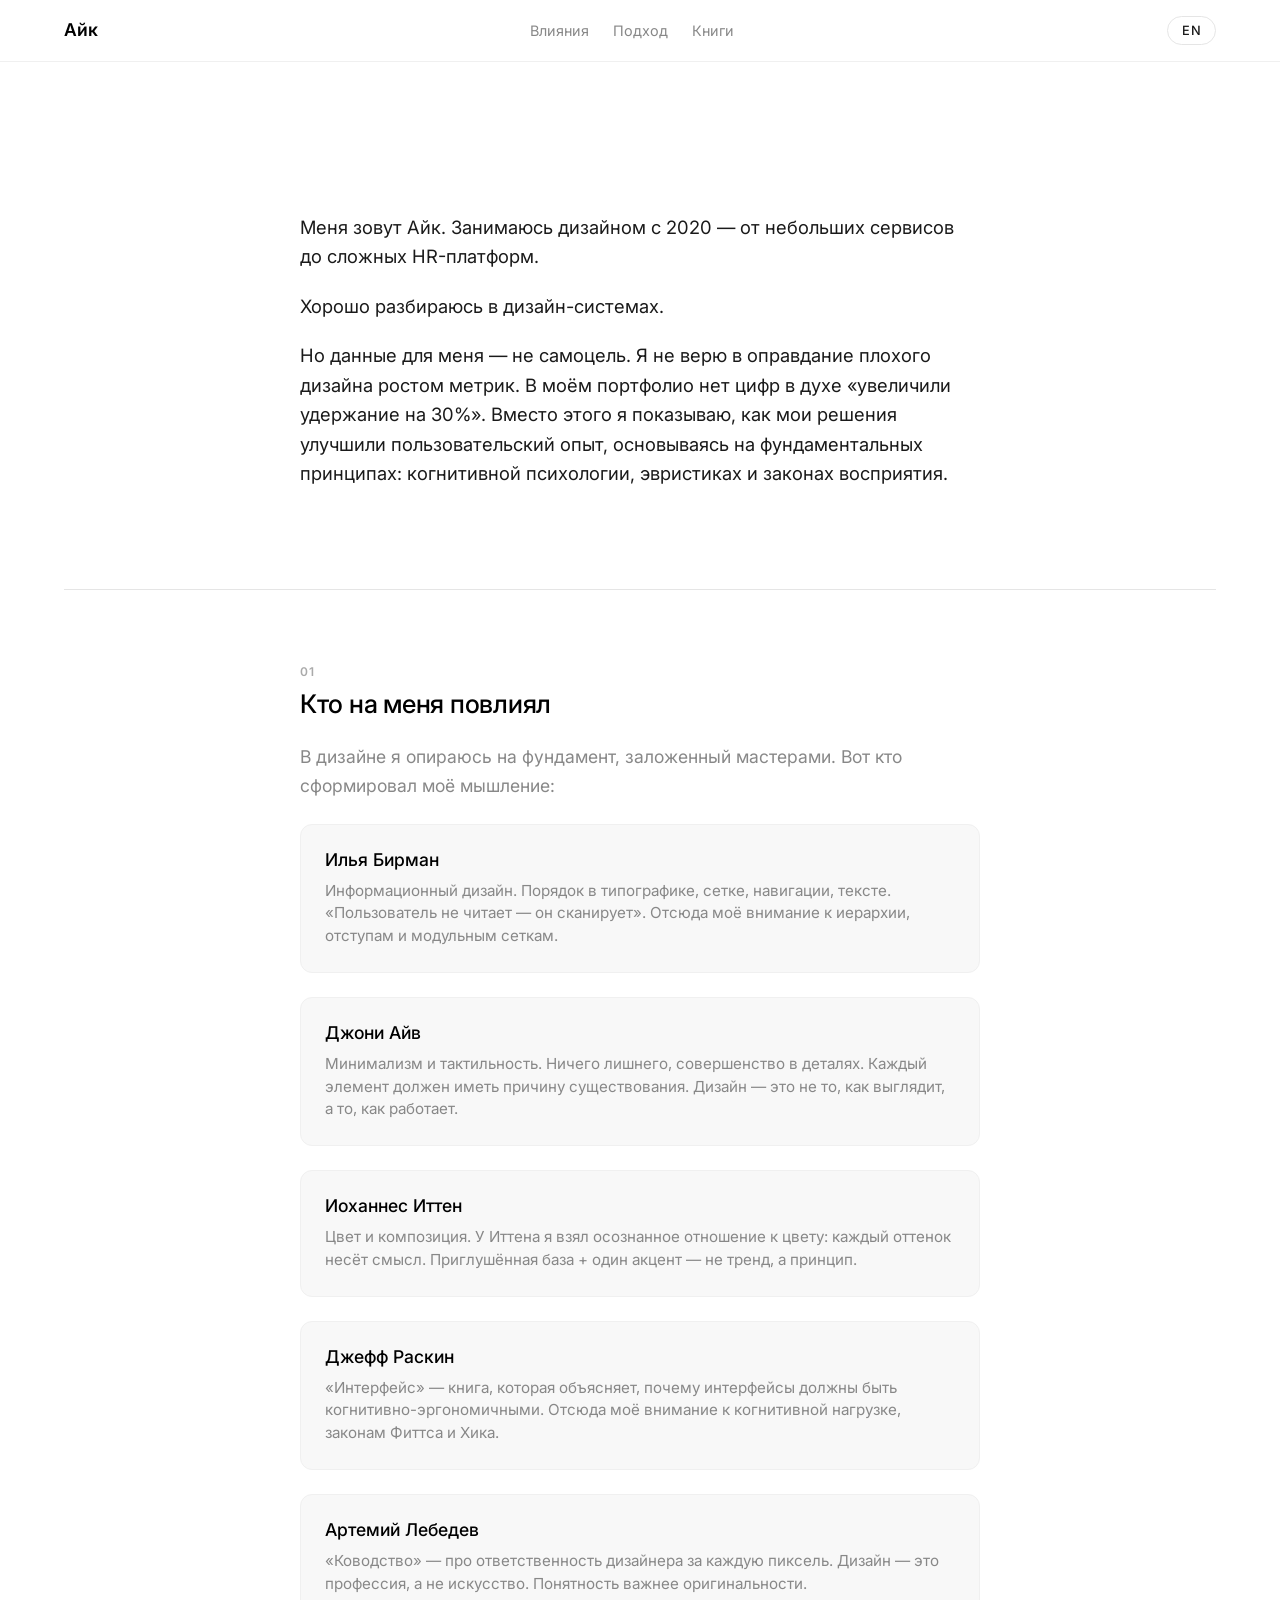
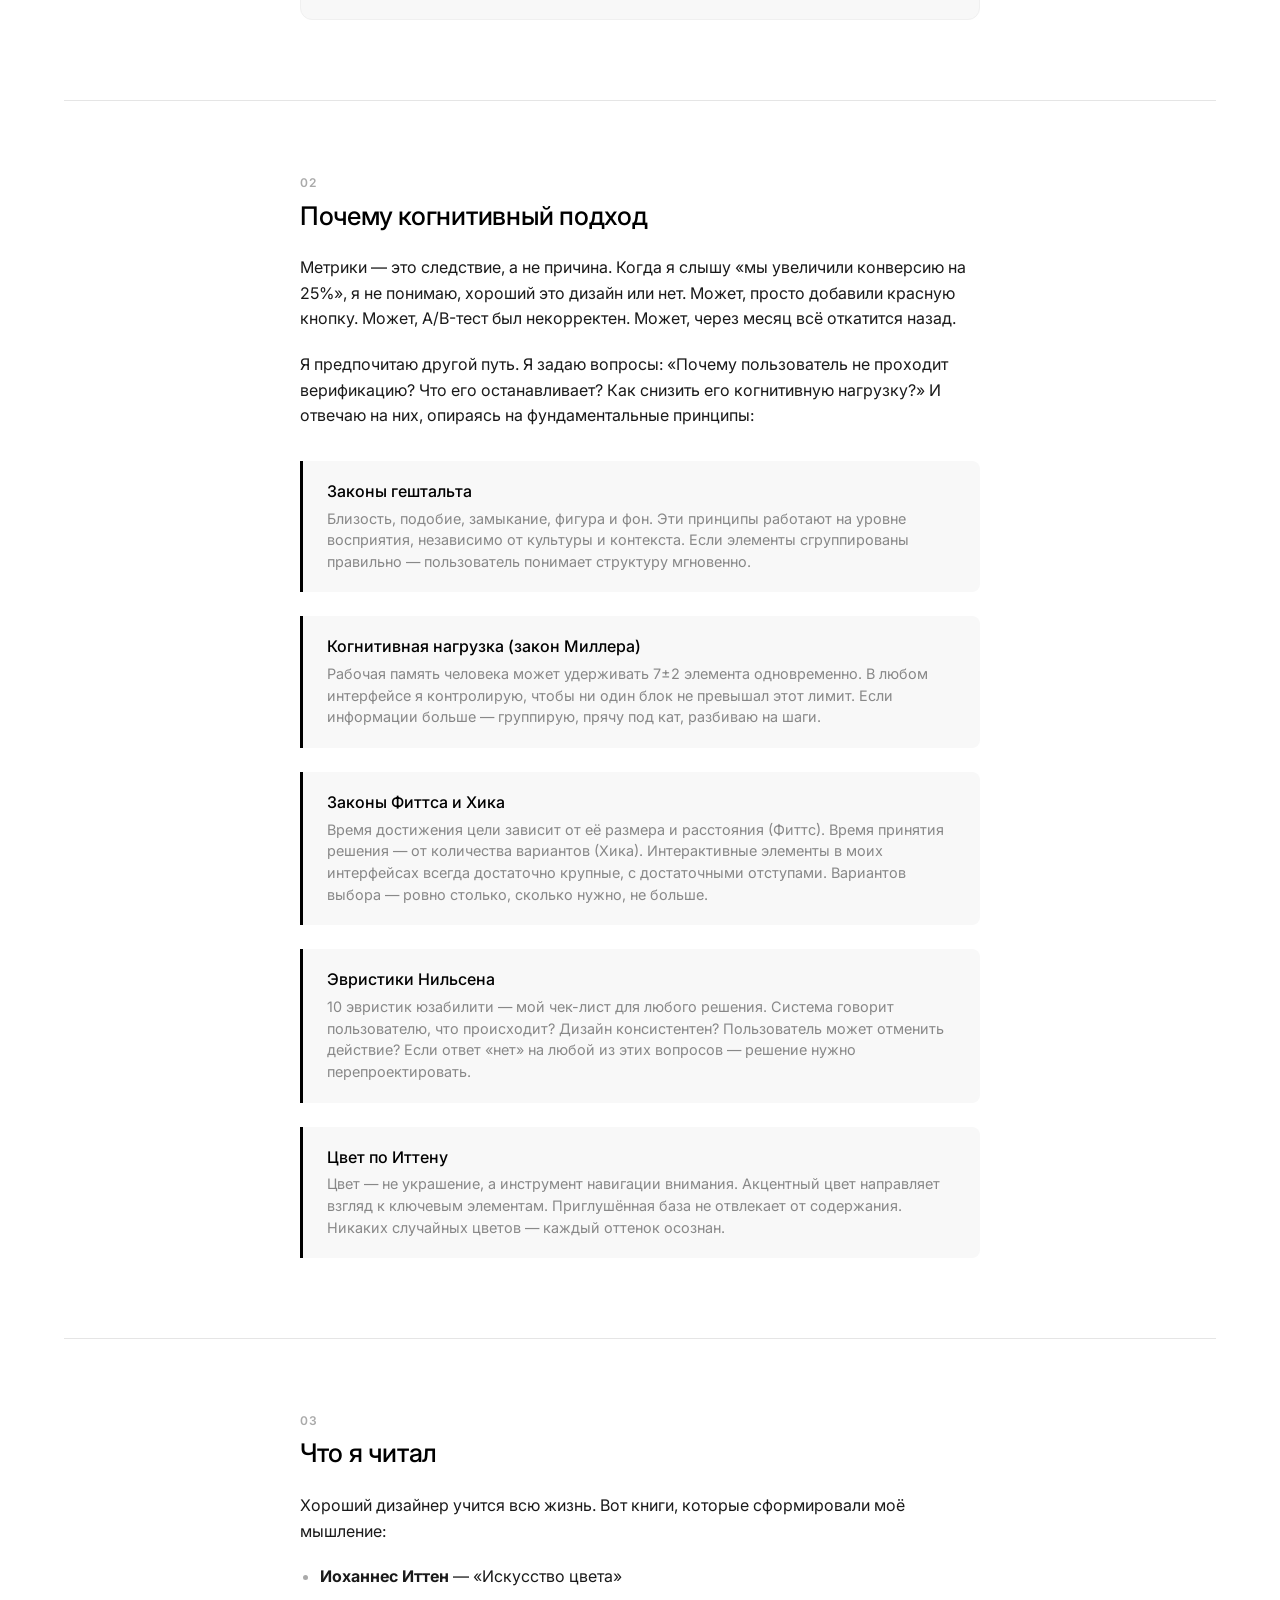
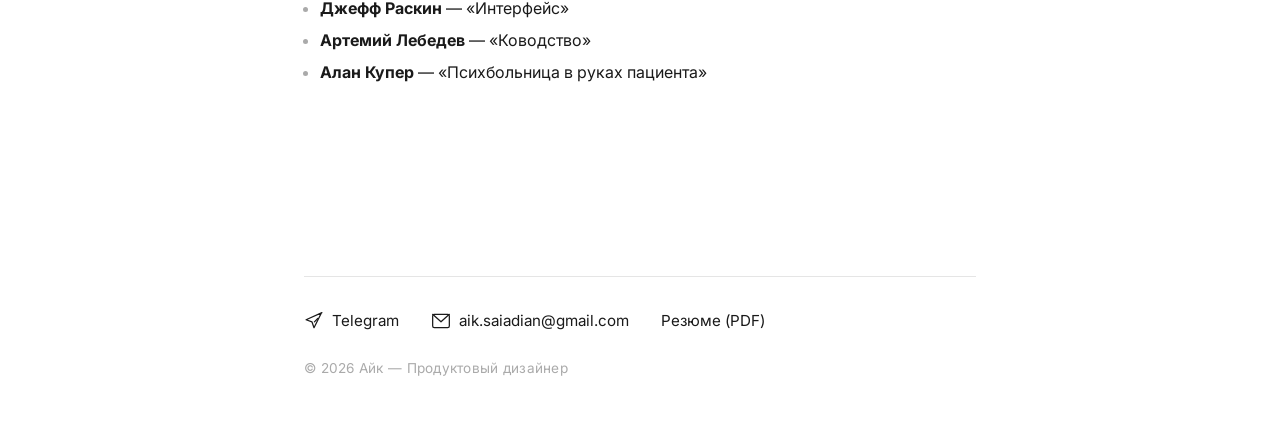
==== commit fcb3ed2f: "Исправление книги и футера" ====
--- a/about.html
+++ b/about.html
@@ -190,7 +190,7 @@
               <li><strong>Иоханнес Иттен</strong> — «Искусство цвета»</li>
               <li><strong>Джефф Раскин</strong> — «Интерфейс»</li>
               <li><strong>Артемий Лебедев</strong> — «Ководство»</li>
-              <li><strong>Артемий Лебедев</strong> — «Психбольница в руках больных»</li>
+              <li><strong>Алан Купер</strong> — «Психбольница в руках пациента»</li>
             </ul>
           </div>
         </div>
@@ -199,15 +199,37 @@
     </div>
   </main>
 
-  <footer class="footer" role="contentinfo">
-    <div class="container">
-      <div class="footer__inner">
-        <p class="footer__name">Айк Саядян</p>
-        <nav class="footer__links" aria-label="Контакты">
-          <a href="mailto:aik.saiadian@gmail.com" class="footer__link">Email</a>
-          <a href="https://t.me/aik_eto" class="footer__link" target="_blank" rel="noopener">Telegram</a>
-          <a href="resume.pdf" class="footer__link" download>Резюме</a>
-        </nav>
+  <footer class="section" id="contacts">
+    <div class="container" style="max-width: var(--content-width);">
+      <div class="footer-divider"></div>
+      <div class="footer-content">
+        <div class="footer-links">
+          <a href="https://t.me/aik_eto" target="_blank" rel="noopener" class="footer-link">
+            <svg width="20" height="20" viewBox="0 0 24 24" fill="none" stroke="currentColor" stroke-width="1.5" stroke-linecap="round" stroke-linejoin="round" aria-hidden="true">
+              <path d="M21.5 2L2.5 10.5l7 2.5 2.5 7 9-18z"/>
+              <path d="M12.5 13l4-4"/>
+            </svg>
+            Telegram
+          </a>
+          <a href="mailto:aik.saiadian@gmail.com" class="footer-link">
+            <svg width="20" height="20" viewBox="0 0 24 24" fill="none" stroke="currentColor" stroke-width="1.5" stroke-linecap="round" stroke-linejoin="round" aria-hidden="true">
+              <rect x="2" y="4" width="20" height="16" rx="2"/>
+              <path d="M22 4L12 13 2 4"/>
+            </svg>
+            aik.saiadian@gmail.com
+          </a>
+          <a href="resume.pdf" target="_blank" class="footer-link" data-i18n="contacts.resume">
+            <svg width="20" height="20" viewBox="0 0 24 24" fill="none" stroke="currentColor" stroke-width="1.5" stroke-linecap="round" stroke-linejoin="round" aria-hidden="true">
+              <path d="M14 2H6a2 2 0 0 0-2 2v16a2 2 0 0 0 2 2h12a2 2 0 0 0 2-2V8z"/>
+              <polyline points="14 2 14 8 20 8"/>
+              <line x1="16" y1="13" x2="8" y2="13"/>
+              <line x1="16" y1="17" x2="8" y2="17"/>
+              <polyline points="10 9 9 9 8 9"/>
+            </svg>
+            <span data-i18n="contacts.resume">Резюме (PDF)</span>
+          </a>
+        </div>
+        <p class="meta-text footer-copy" data-i18n="contacts.copyright">© 2026 Айк — Продуктовый дизайнер</p>
       </div>
     </div>
   </footer>
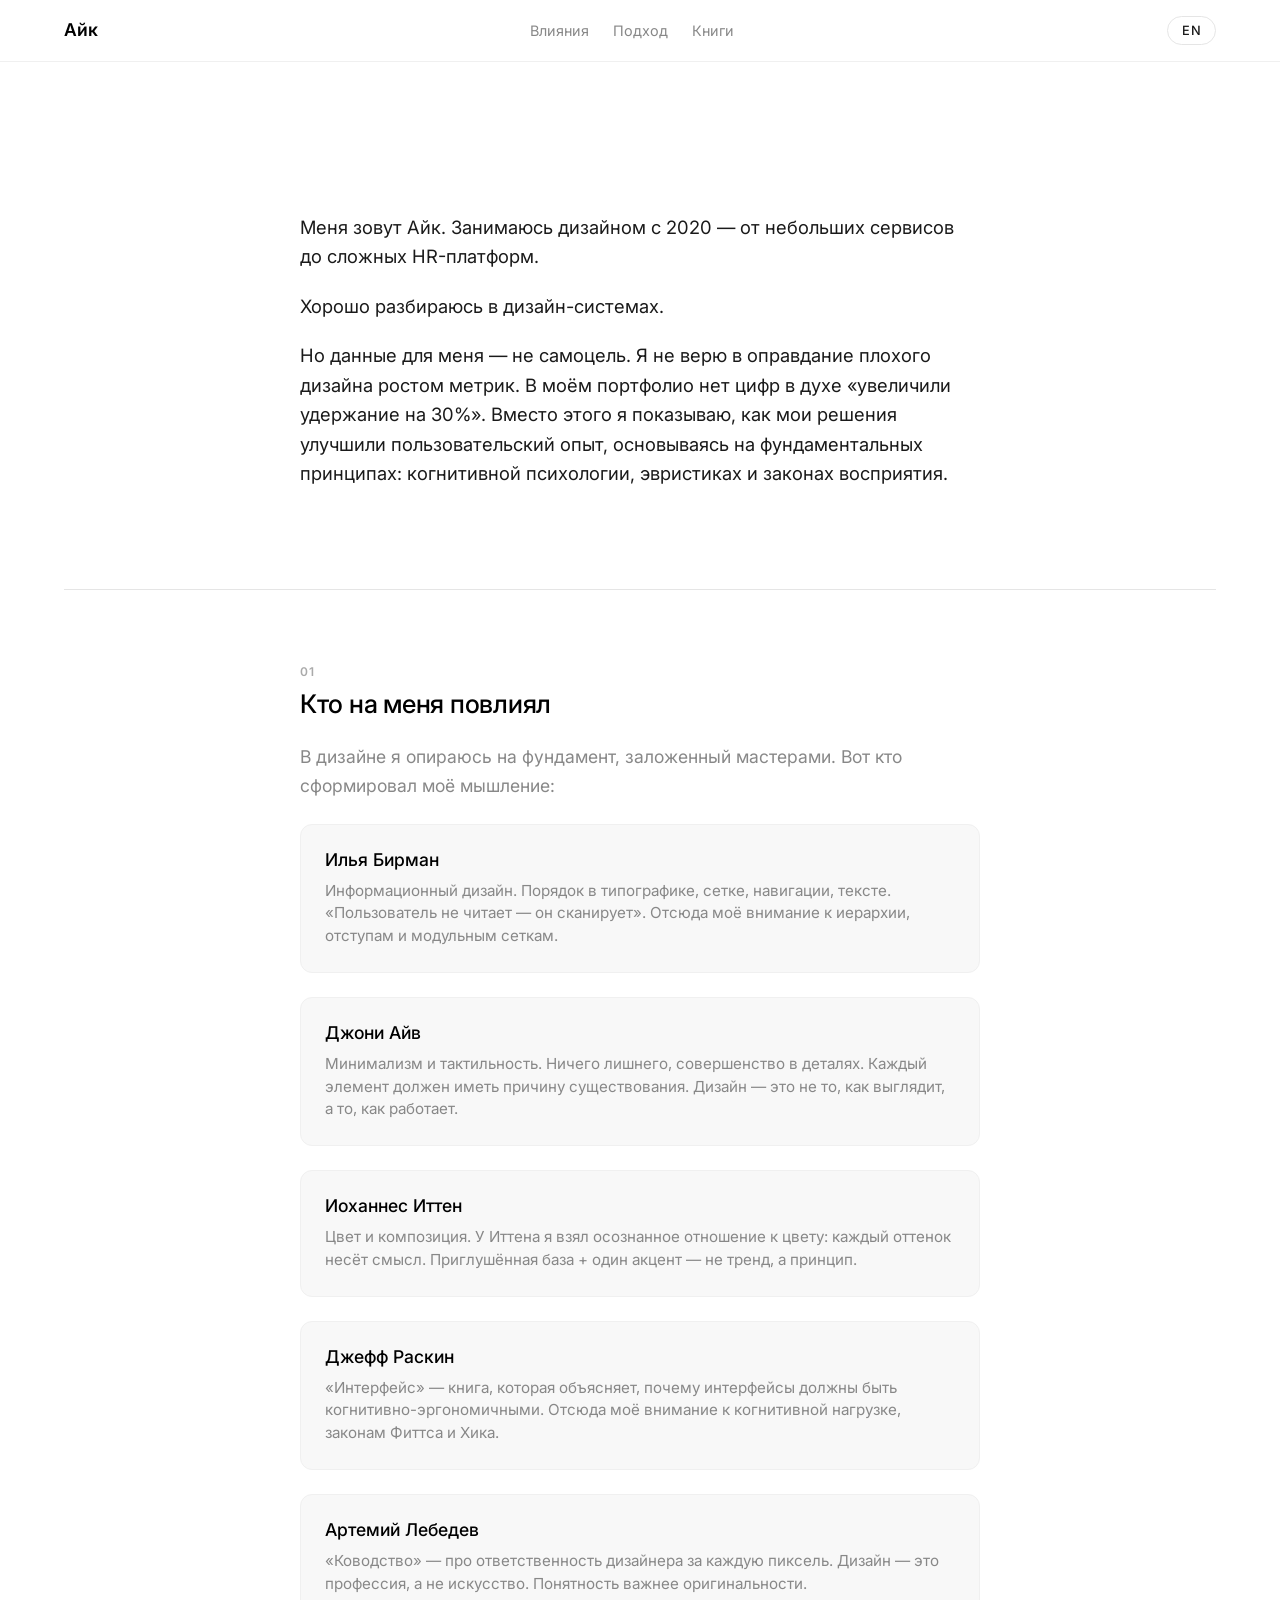
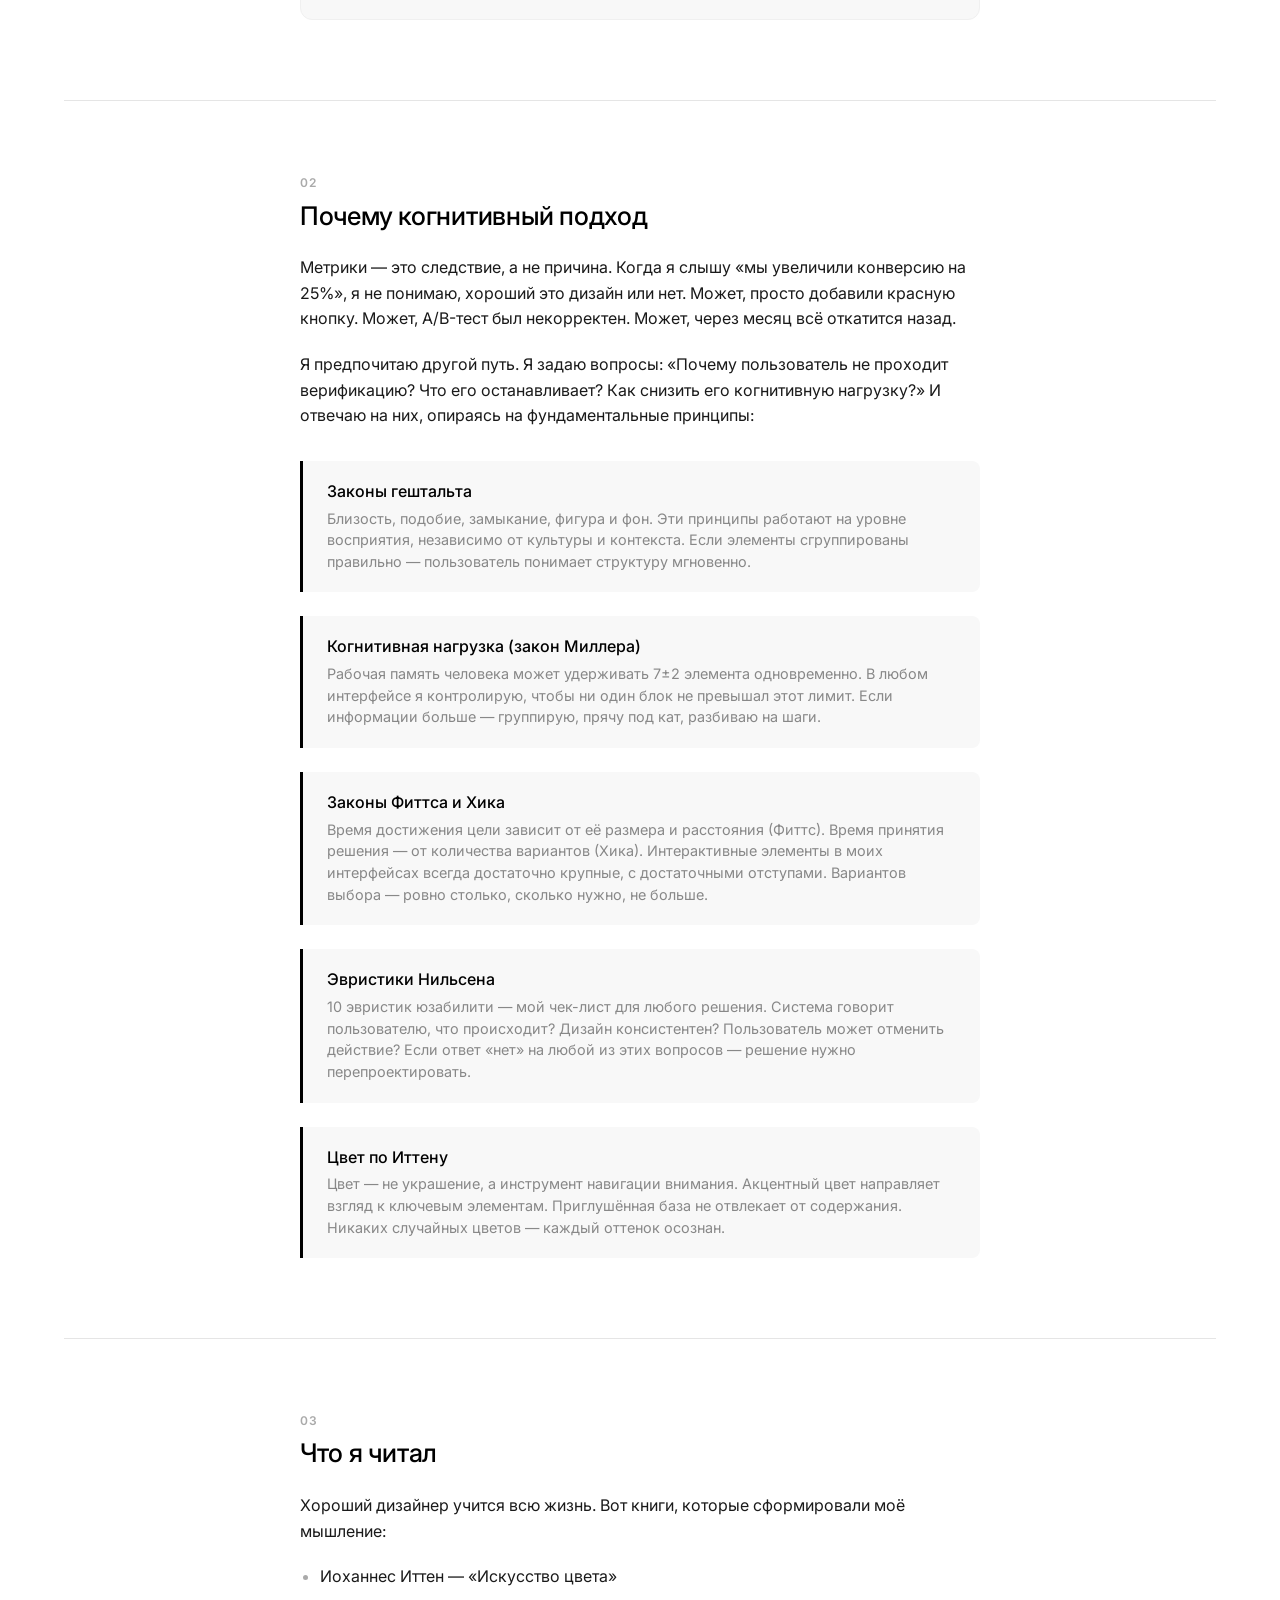
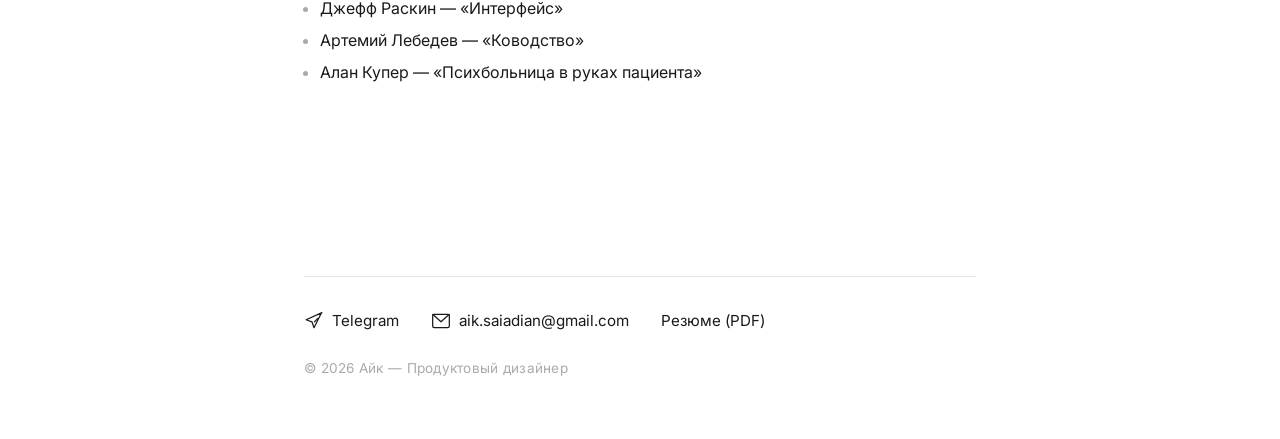
==== commit 0a431ab3: "Добавить переводы для about page (data-i18n + l10n.js) Ultraworked with [Sisyphus](https://github.co" ====
--- a/about.html
+++ b/about.html
@@ -3,7 +3,7 @@
 <head>
   <meta charset="UTF-8">
   <meta name="viewport" content="width=device-width, initial-scale=1.0">
-  <title>Об авторе | Айк Саядян</title>
+  <title data-i18n="about.pageTitle">Об авторе | Айк Саядян</title>
   <meta name="description" content="О моём подходе к дизайну: когнитивная психология, информационный дизайн Бирмана, минимализм Айва. Почему метрики — не главное.">
   <link rel="icon" type="image/svg+xml" href="favicon.svg">
   <link rel="preconnect" href="https://fonts.googleapis.com">
@@ -22,9 +22,9 @@
     <div class="nav-inner container" style="max-width: 1200px;">
       <a href="index.html#hero" class="nav-logo">Айк</a>
       <div class="nav-links">
-        <a href="#influences">Влияния</a>
-        <a href="#approach">Подход</a>
-        <a href="#books">Книги</a>
+        <a href="#influences" data-i18n="about.nav.influences">Влияния</a>
+        <a href="#approach" data-i18n="about.nav.approach">Подход</a>
+        <a href="#books" data-i18n="about.nav.books">Книги</a>
       </div>
       <button class="lang-toggle" id="lang-toggle">EN</button>
     </div>
@@ -33,19 +33,19 @@
   <main>
     <div class="container" style="padding-top: 100px;">
       <nav class="case-nav reveal">
-        <a href="index.html" class="back-link">← Назад на главную</a>
+        <a href="index.html" class="back-link" data-i18n="about.backLink">← Назад на главную</a>
       </nav>
 
       <section class="content-section" aria-label="Введение">
         <div class="container container--narrow" style="padding: 0;">
-          <p class="about-intro">
+          <p class="about-intro" data-i18n="about.intro.0">
             Меня зовут Айк. Занимаюсь дизайном с 2020 — от небольших сервисов
             до сложных HR-платформ.
           </p>
-          <p class="about-intro">
+          <p class="about-intro" data-i18n="about.intro.1">
             Хорошо разбираюсь в дизайн-системах.
           </p>
-          <p class="about-intro">
+          <p class="about-intro" data-i18n="about.intro.2">
             Но данные для меня — не самоцель. Я не верю в оправдание плохого дизайна ростом
             метрик. В моём портфолио нет цифр в духе «увеличили удержание на 30%». Вместо
             этого я показываю, как мои решения улучшили пользовательский опыт, основываясь
@@ -57,16 +57,16 @@
 
       <section class="content-section section--divider" id="influences" aria-label="Кто на меня повлиял">
         <div class="container container--narrow" style="padding: 0;">
-          <span class="content-section__number">01</span>
-          <h2 class="content-section__title">Кто на меня повлиял</h2>
-          <p style="color: var(--color-text-secondary); margin-bottom: 24px;">
+          <span class="content-section__number" data-i18n="about.influences.number">01</span>
+          <h2 class="content-section__title" data-i18n="about.influences.title">Кто на меня повлиял</h2>
+          <p style="color: var(--color-text-secondary); margin-bottom: 24px;" data-i18n="about.influences.subtitle">
             В дизайне я опираюсь на фундамент, заложенный мастерами. Вот кто сформировал моё мышление:
           </p>
 
           <div class="influence-list">
             <div class="influence-card">
-              <h3 class="influence-card__name">Илья Бирман</h3>
-              <p class="influence-card__desc">
+              <h3 class="influence-card__name" data-i18n="about.influences.list.0.name">Илья Бирман</h3>
+              <p class="influence-card__desc" data-i18n="about.influences.list.0.desc">
                 Информационный дизайн. Порядок в типографике, сетке, навигации, тексте.
                 «Пользователь не читает — он сканирует». Отсюда моё внимание к иерархии,
                 отступам и модульным сеткам.
@@ -74,8 +74,8 @@
             </div>
 
             <div class="influence-card">
-              <h3 class="influence-card__name">Джони Айв</h3>
-              <p class="influence-card__desc">
+              <h3 class="influence-card__name" data-i18n="about.influences.list.1.name">Джони Айв</h3>
+              <p class="influence-card__desc" data-i18n="about.influences.list.1.desc">
                 Минимализм и тактильность. Ничего лишнего, совершенство в деталях.
                 Каждый элемент должен иметь причину существования. Дизайн — это не то,
                 как выглядит, а то, как работает.
@@ -83,8 +83,8 @@
             </div>
 
             <div class="influence-card">
-              <h3 class="influence-card__name">Иоханнес Иттен</h3>
-              <p class="influence-card__desc">
+              <h3 class="influence-card__name" data-i18n="about.influences.list.2.name">Иоханнес Иттен</h3>
+              <p class="influence-card__desc" data-i18n="about.influences.list.2.desc">
                 Цвет и композиция. У Иттена я взял осознанное отношение к цвету:
                 каждый оттенок несёт смысл. Приглушённая база + один акцент —
                 не тренд, а принцип.
@@ -92,8 +92,8 @@
             </div>
 
             <div class="influence-card">
-              <h3 class="influence-card__name">Джефф Раскин</h3>
-              <p class="influence-card__desc">
+              <h3 class="influence-card__name" data-i18n="about.influences.list.3.name">Джефф Раскин</h3>
+              <p class="influence-card__desc" data-i18n="about.influences.list.3.desc">
                 «Интерфейс» — книга, которая объясняет, почему интерфейсы должны быть
                 когнитивно-эргономичными. Отсюда моё внимание к когнитивной нагрузке,
                 законам Фиттса и Хика.
@@ -101,8 +101,8 @@
             </div>
 
             <div class="influence-card">
-              <h3 class="influence-card__name">Артемий Лебедев</h3>
-              <p class="influence-card__desc">
+              <h3 class="influence-card__name" data-i18n="about.influences.list.4.name">Артемий Лебедев</h3>
+              <p class="influence-card__desc" data-i18n="about.influences.list.4.desc">
                 «Ководство» — про ответственность дизайнера за каждую пиксель.
                 Дизайн — это профессия, а не искусство. Понятность важнее оригинальности.
               </p>
@@ -113,16 +113,16 @@
 
       <section class="content-section section--divider" id="approach" aria-label="Мой подход">
         <div class="container container--narrow" style="padding: 0;">
-          <span class="content-section__number">02</span>
-          <h2 class="content-section__title">Почему когнитивный подход</h2>
+          <span class="content-section__number" data-i18n="about.approach.number">02</span>
+          <h2 class="content-section__title" data-i18n="about.approach.title">Почему когнитивный подход</h2>
           <div class="content-section__body">
-            <p>
+            <p data-i18n="about.approach.intro.0">
               Метрики — это следствие, а не причина. Когда я слышу «мы увеличили конверсию
               на 25%», я не понимаю, хороший это дизайн или нет. Может, просто добавили
               красную кнопку. Может, A/B-тест был некорректен. Может, через месяц всё
               откатится назад.
             </p>
-            <p>
+            <p data-i18n="about.approach.intro.1">
               Я предпочитаю другой путь. Я задаю вопросы: «Почему пользователь не проходит
               верификацию? Что его останавливает? Как снизить его когнитивную нагрузку?»
               И отвечаю на них, опираясь на фундаментальные принципы:
@@ -131,8 +131,8 @@
 
           <div class="principle-list">
             <div class="principle-list__item">
-              <h3 class="principle-list__item-title">Законы гештальта</h3>
-              <p class="principle-list__item-text">
+              <h3 class="principle-list__item-title" data-i18n="about.approach.principles.0.title">Законы гештальта</h3>
+              <p class="principle-list__item-text" data-i18n="about.approach.principles.0.text">
                 Близость, подобие, замыкание, фигура и фон. Эти принципы работают на уровне
                 восприятия, независимо от культуры и контекста. Если элементы сгруппированы
                 правильно — пользователь понимает структуру мгновенно.
@@ -140,8 +140,8 @@
             </div>
 
             <div class="principle-list__item">
-              <h3 class="principle-list__item-title">Когнитивная нагрузка (закон Миллера)</h3>
-              <p class="principle-list__item-text">
+              <h3 class="principle-list__item-title" data-i18n="about.approach.principles.1.title">Когнитивная нагрузка (закон Миллера)</h3>
+              <p class="principle-list__item-text" data-i18n="about.approach.principles.1.text">
                 Рабочая память человека может удерживать 7±2 элемента одновременно.
                 В любом интерфейсе я контролирую, чтобы ни один блок не превышал этот лимит.
                 Если информации больше — группирую, прячу под кат, разбиваю на шаги.
@@ -149,8 +149,8 @@
             </div>
 
             <div class="principle-list__item">
-              <h3 class="principle-list__item-title">Законы Фиттса и Хика</h3>
-              <p class="principle-list__item-text">
+              <h3 class="principle-list__item-title" data-i18n="about.approach.principles.2.title">Законы Фиттса и Хика</h3>
+              <p class="principle-list__item-text" data-i18n="about.approach.principles.2.text">
                 Время достижения цели зависит от её размера и расстояния (Фиттс). Время
                 принятия решения — от количества вариантов (Хика). Интерактивные элементы
                 в моих интерфейсах всегда достаточно крупные, с достаточными отступами.
@@ -159,8 +159,8 @@
             </div>
 
             <div class="principle-list__item">
-              <h3 class="principle-list__item-title">Эвристики Нильсена</h3>
-              <p class="principle-list__item-text">
+              <h3 class="principle-list__item-title" data-i18n="about.approach.principles.3.title">Эвристики Нильсена</h3>
+              <p class="principle-list__item-text" data-i18n="about.approach.principles.3.text">
                 10 эвристик юзабилити — мой чек-лист для любого решения. Система говорит
                 пользователю, что происходит? Дизайн консистентен? Пользователь может
                 отменить действие? Если ответ «нет» на любой из этих вопросов — решение
@@ -169,8 +169,8 @@
             </div>
 
             <div class="principle-list__item">
-              <h3 class="principle-list__item-title">Цвет по Иттену</h3>
-              <p class="principle-list__item-text">
+              <h3 class="principle-list__item-title" data-i18n="about.approach.principles.4.title">Цвет по Иттену</h3>
+              <p class="principle-list__item-text" data-i18n="about.approach.principles.4.text">
                 Цвет — не украшение, а инструмент навигации внимания. Акцентный цвет
                 направляет взгляд к ключевым элементам. Приглушённая база не отвлекает
                 от содержания. Никаких случайных цветов — каждый оттенок осознан.
@@ -182,15 +182,15 @@
 
       <section class="content-section section--divider" id="books" aria-label="Книги">
         <div class="container container--narrow" style="padding: 0;">
-          <span class="content-section__number">03</span>
-          <h2 class="content-section__title">Что я читал</h2>
+          <span class="content-section__number" data-i18n="about.books.number">03</span>
+          <h2 class="content-section__title" data-i18n="about.books.title">Что я читал</h2>
           <div class="content-section__body">
-            <p>Хороший дизайнер учится всю жизнь. Вот книги, которые сформировали моё мышление:</p>
+            <p data-i18n="about.books.intro">Хороший дизайнер учится всю жизнь. Вот книги, которые сформировали моё мышление:</p>
             <ul>
-              <li><strong>Иоханнес Иттен</strong> — «Искусство цвета»</li>
-              <li><strong>Джефф Раскин</strong> — «Интерфейс»</li>
-              <li><strong>Артемий Лебедев</strong> — «Ководство»</li>
-              <li><strong>Алан Купер</strong> — «Психбольница в руках пациента»</li>
+              <li data-i18n="about.books.list.0"><strong>Иоханнес Иттен</strong> — «Искусство цвета»</li>
+              <li data-i18n="about.books.list.1"><strong>Джефф Раскин</strong> — «Интерфейс»</li>
+              <li data-i18n="about.books.list.2"><strong>Артемий Лебедев</strong> — «Ководство»</li>
+              <li data-i18n="about.books.list.3"><strong>Алан Купер</strong> — «Психбольница в руках пациента»</li>
             </ul>
           </div>
         </div>
